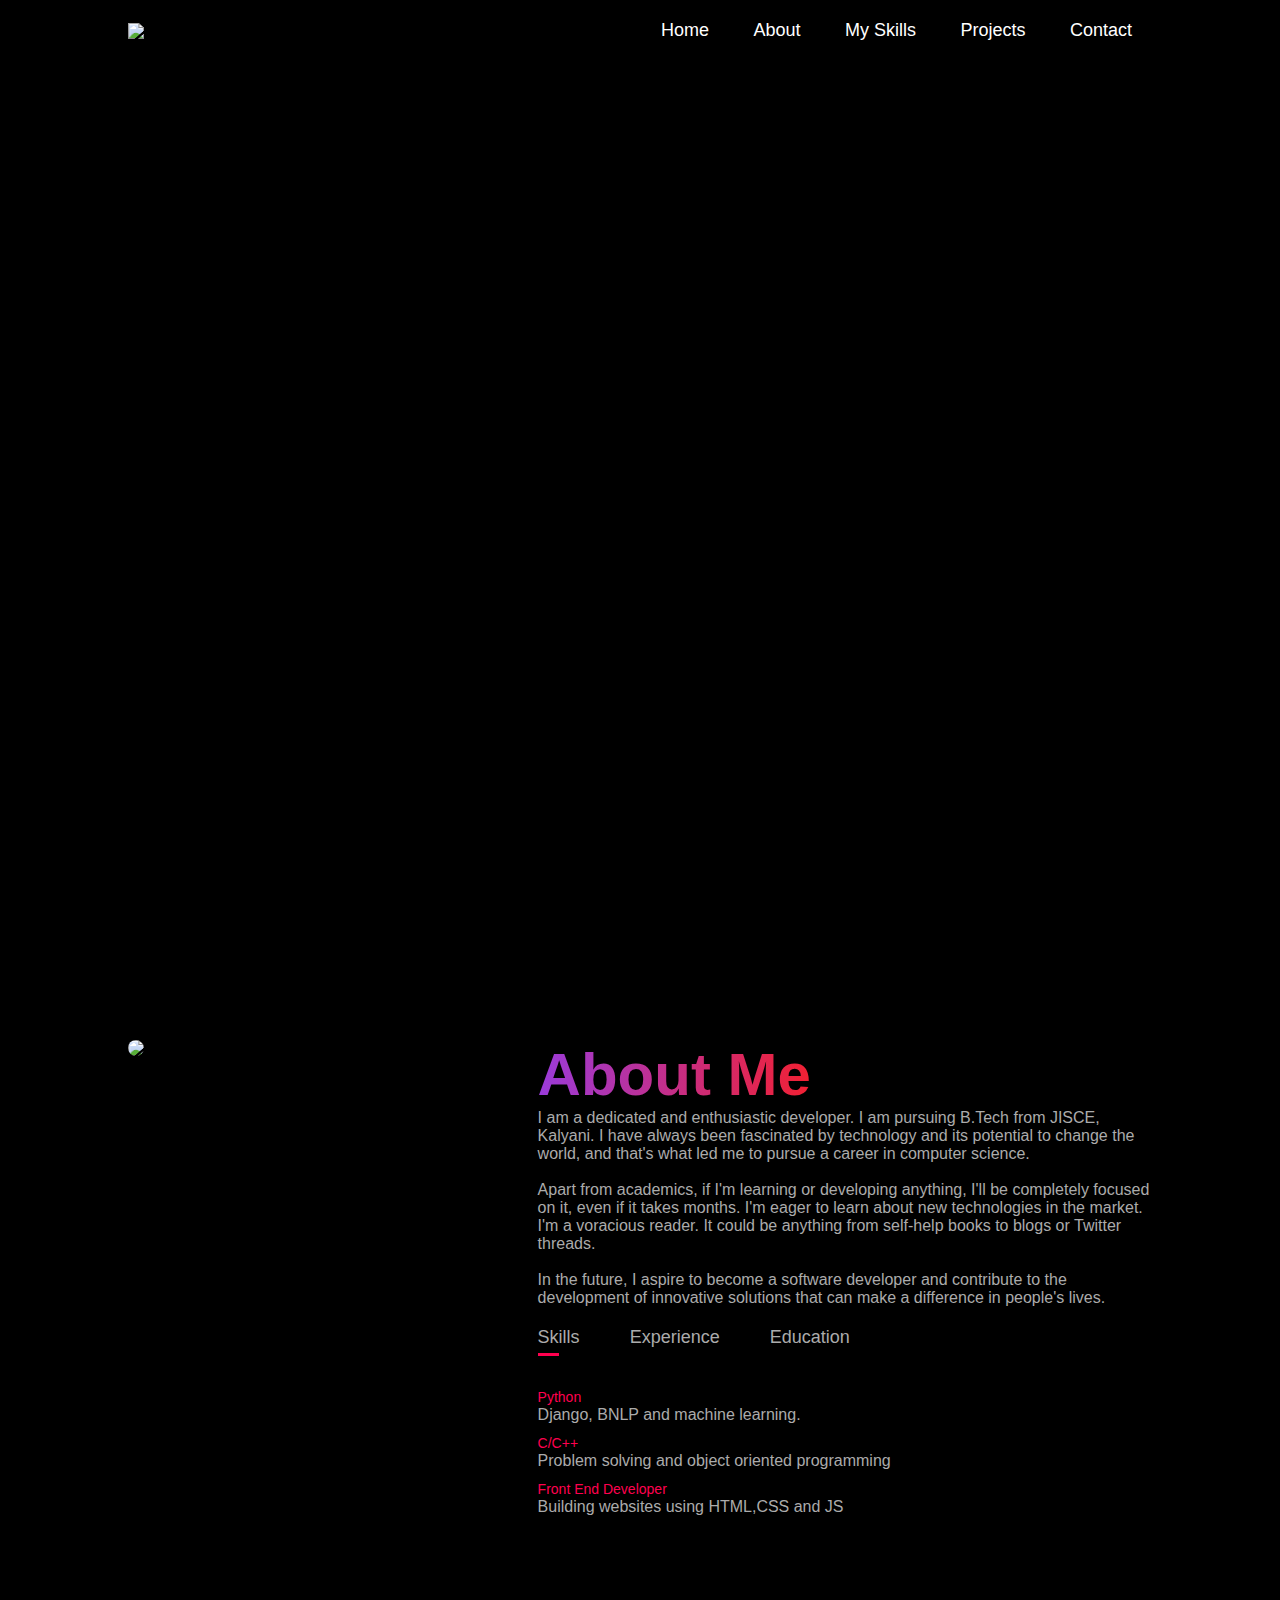
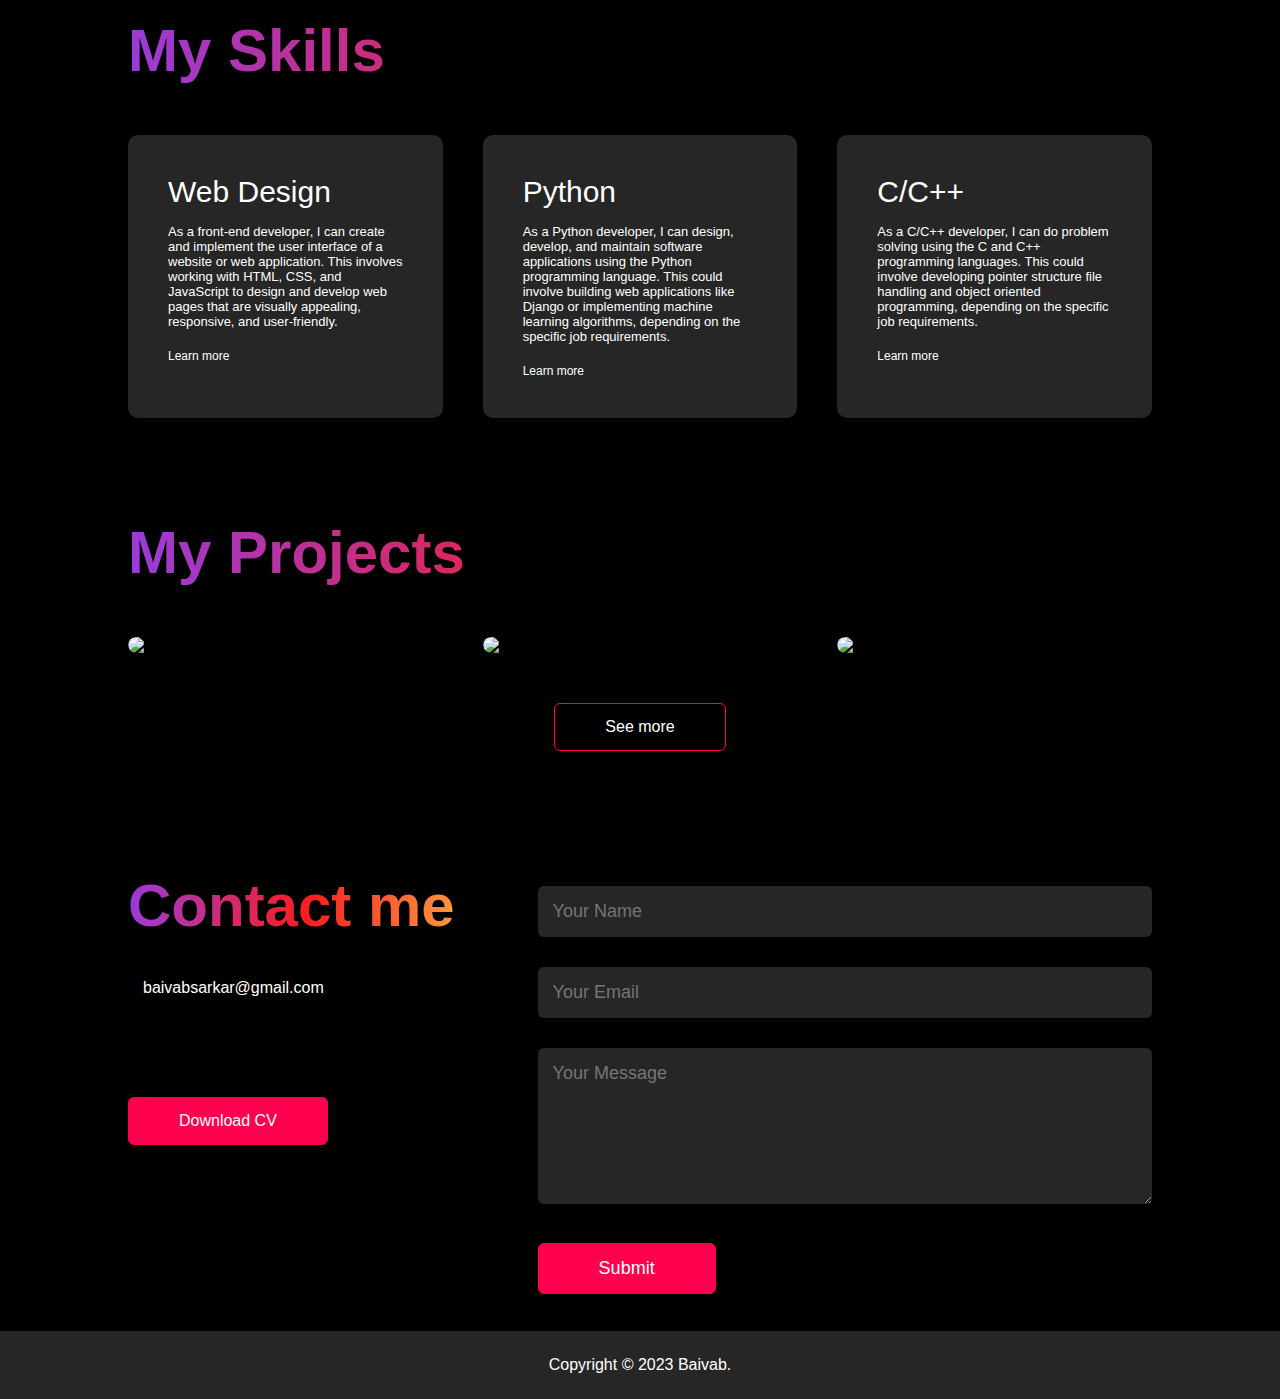
==== index.html @ 70ebab0c "Update index.html" ====
<!DOCTYPE html>
<html lang="en">

<head>
    <meta charset="UTF-8">
    <meta http-equiv="X-UA-Compatible" content="IE=edge">
    <meta name="viewport" content="width=device-width, initial-scale=1.0">
    <title>Portfolio</title>
    <link rel="icon" type="images/png" href="images/logo512.png">
    <link rel="stylesheet" href="style.css">
    <script src="https://kit.fontawesome.com/a36897a85f.js" crossorigin="anonymous"></script>
    <script type="text/javascript">
    (function(c,l,a,r,i,t,y){
        c[a]=c[a]||function(){(c[a].q=c[a].q||[]).push(arguments)};
        t=l.createElement(r);t.async=1;t.src="https://www.clarity.ms/tag/"+i;
        y=l.getElementsByTagName(r)[0];y.parentNode.insertBefore(t,y);
    })(window, document, "clarity", "script", "i4u605tz2t");
</script>
</head>

<body>
    <div id="header">
        <div class="container">
            <nav>
                <img src="images/Logo.jpg" class="logo">
                <ul id="sidememu">
                    <li><a href="#header">Home</a></li>
                    <li><a href="#about">About</a></li>
                    <li><a href="#services">My Skills</a></li>
                    <li><a href="#portfolio">Projects</a></li>
                    <li><a href="#contact">Contact</a></li>
                    <i class="fa-solid fa-xmark" onclick="closememu()"></i>
                </ul>
                <i class="fa-solid fa-bars" onclick="openmemu()"></i>
            </nav>
            <div class="header-text animated animatedFadeInUp fadeInUp">
                <p>Friendly Coder</p>
                <h1>Hi i'm <span>Baivab</span><br>Sarkar,from India</h1>
            </div>
        </div>
    </div>
    <!-- --------about-------->
    <div id="about">
        <div class="container">
            <div class="row">
                <div class="about-col-1">
                    <img src="images/user.jpg">
                </div>
                <div class="about-col-2">
                    <h1 class="sub-title">About Me</h1>
                    <p>I am a dedicated and enthusiastic developer. I am pursuing B.Tech from JISCE, Kalyani. I have
                        always been fascinated by technology and its potential to change the world, and that's what led
                        me to pursue a career in computer science.</p>
                    <p><br>Apart from academics, if I'm learning or developing anything, I'll be completely focused on
                        it, even if it takes months. I'm eager to learn about new technologies in the market. I'm a
                        voracious reader. It could be anything from self-help books to blogs or Twitter threads.</p>
                    <p><br>In the future, I aspire to become a software developer and contribute to the development of
                        innovative solutions that can make a difference in people's lives.</p>
                    <div class="tab-titles">
                        <p class="tab-links active-link" onclick="opentab('skills')">Skills</p>
                        <p class="tab-links" onclick="opentab('experience')">Experience</p>
                        <p class="tab-links" onclick="opentab('education')">Education</p>
                    </div>
                    <div class="tab-contents active-tab" id="skills">
                        <ul>
                            <li><span>Python</span><br>Django, BNLP and machine learning.</li>
                            <li><span>C/C++</span><br>Problem solving and object oriented programming</li>
                            <li><span>Front End Developer</span><br>Building websites using HTML,CSS and JS</li>
                        </ul>
                    </div>
                    <div class="tab-contents" id="experience">
                        <ul>
                            <li><span>May 2023 - Jul 2023 <strong>:</strong> Remote</span><br>AI–ML Virtual Internship at <strong>AICTE – NEAT</strong></li>
                            <li><span>May 2023 <strong>:</strong> On-site</span><br>Artificial Intelligence (AI) Training at <strong>ARDENT COMPUTECH PVT. LTD.</strong></li>
                            <li><span>Aug 2022 <strong>:</strong> Remote</span><br>Android Application Development Internship at <strong>MTA LEARNING PVT.LTD.</strong></li>
                        </ul>
                    </div>
                    <div class="tab-contents" id="education">
                        <ul>
                            <li><span>Oct 2021 – Expected Aug 2025</span><br>B.Tech on Computer Science from <strong>JIS College of Engineering</strong></li>
                            <li><span>Jul 2019 – Aug 2021</span><br>12th Grade on Pure Science from <strong>Bandel Vidyamandir High School</strong></li>
                            <li><span>Jan 2013 – Jun 2019</span><br>10th Grade from <strong>Kanailal Vidyamandir (English Section)</strong></li>
                        </ul>
                    </div>
                </div>
            </div>
        </div>
    </div>
    <!-- -------services--------- -->
    <div id="services">
        <div class="container">
            <h1 class="sub-title">My Skills</h1>
            <div class="services-list">
                <div>
                    <i class="fa-solid fa-code"></i>
                    <h2>Web Design</h2>
                    <p>As a front-end developer, I can create and implement the user interface of a website or web
                        application. This involves working with HTML, CSS, and JavaScript to design and develop web
                        pages that are visually appealing, responsive, and user-friendly. </p>
                    <a href="#services">Learn more</a>
                </div>
                <div>
                    <i class="fa-brands fa-python"></i>
                    <h2>Python</h2>
                    <p>As a Python developer, I can design, develop, and maintain software applications using the Python
                        programming language. This could involve building web applications like Django or implementing
                        machine learning algorithms, depending on the specific job requirements. </p>
                    <a href="https://github.com/ThisIs-Developer/Python" target="_blank">Learn more</a>
                </div>
                <div>
                    <i class="fa-solid fa-bug"></i>
                    <h2>C/C++</h2>
                    <p>As a C/C++ developer, I can do problem solving using the C and C++ programming languages. This
                        could involve developing pointer structure file handling and object oriented programming,
                        depending on the specific job requirements. </p>
                    <a href="https://github.com/ThisIs-Developer/C-Plus-Plus" target="_blank">Learn more</a>
                </div>
            </div>
        </div>
    </div>
    <!-- -------portfolio------ -->
    <div id="portfolio">
        <div class="container">
            <h1 class="sub-title">My Projects</h1>
            <div class="work-list">
                <div class="work">
                    <img src="images/work_1.jpg">
                    <div class="layer">
                        <h3>Sentiment Analysis of COVID-19 Tweets</h3>
                        <p>
                            Sentiment analysis of COVID-19 tweets aims to determine the emotional tone and attitudes
                            towards the pandemic using natural language processing techniques.</p>
                        <a href="https://github.com/ThisIs-Developer/Sentiment-Analysis-of-Covid-19-Tweets"
                            target="_blank"><i class="fa-solid fa-arrow-up-right-from-square"></i></a>
                    </div>
                </div>
                <div class="work">
                    <img src="images/work_2.jpg">
                    <div class="layer">
                        <h3>Sleep Prevention Device</h3>
                        <p>A sleep prevention device is a tool designed to keep individuals awake and alert, often used
                            in safety-critical occupations.</p>
                        <a href="https://github.com/ThisIs-Developer/Sleep-Prevention-Device" target="_blank"><i
                                class="fa-solid fa-arrow-up-right-from-square"></i></a>
                    </div>
                </div>
                <div class="work">
                    <img src="images/work_3.jpg">
                    <div class="layer">
                        <h3>Bengali Natural Language Processing(BNLP)</h3>
                        <p>Bengali Natural Language Processing (BNLP) is the application of computational techniques to
                            analyze, understand and generate Bengali language.</p>
                        <p><br>Currently under development </p>
                        <a href="#portfolio"><i class="fa-solid fa-arrow-up-right-from-square"></i></a>
                    </div>
                </div>
            </div>
            <a href="https://github.com/ThisIs-Developer?tab=repositories" class="btn">See more</a>
        </div>
    </div>
    <!-- ------contact------ -->
    <div id="contact">
        <div class="container">
            <div class="row">
                <div class="contact-left">
                    <h1 class="sub-title">Contact me</h1>
                    <p><i class="fa-solid fa-envelope"></i>baivabsarkar@gmail.com</p>
                    <div class="social-icons">
                        <a href="https://www.facebook.com/iambaivab/" target="_blank"><i
                                class="fa-brands fa-facebook"></i></a>
                        <a href="https://www.instagram.com/iam_baivab/" target="_blank"><i
                                class="fa-brands fa-instagram"></i></i></a>
                        <a href="https://twitter.com/ThisIsDeveloper" target="_blank"><i
                                class="fa-brands fa-square-x-twitter"></i></a>
                        <a href="https://www.linkedin.com/in/baivabsarkar" target="_blank"><i
                                class="fa-brands fa-linkedin"></i></a>
                        <a href="https://github.com/ThisIs-Developer" target="_blank"><i
                                class="fa-brands fa-github"></i></a>
                        <a href="https://dev.to/thisisdeveloper" target="_blank"><i 
                                class="fa-brands fa-dev"></i></a>
                        <a href="https://in.pinterest.com/ThisIsDeveloper/_created/" target="_blank"><i
                                class="fa-brands fa-pinterest"></i></a>
                    </div>
                    <a href="images/Resume-BAIVAB SARKAR.pdf" download class="btn btn2" class="btn btn2">Download CV</a>
                </div>
                <div class="contact-right">
                    <form name="submit-to-google-sheet">
                        <input type="text" name="Name" placeholder="Your Name" required>
                        <input type="email" name="Email" placeholder="Your Email" required>
                        <textarea name="Message" rows="6" placeholder="Your Message"></textarea>
                        <button type="submit" class="btn btn2">Submit</button>
                    </form>
                    <span id="wait-msg"></span>
                    <span id="msg"></span>
                </div>
            </div>
        </div>
        <div class="copyright">
            <p>Copyright © 2023 Baivab.</p>
        </div>
    </div>

    <script>
        var tablinks = document.getElementsByClassName("tab-links");
        var tabcontents = document.getElementsByClassName("tab-contents");
        function opentab(tabname) {
            for (tablink of tablinks) {
                tablink.classList.remove("active-link")
            }
            for (tabcontent of tabcontents) {
                tabcontent.classList.remove("active-tab")
            }
            event.currentTarget.classList.add("active-link")
            document.getElementById(tabname).classList.add("active-tab");
        }
    </script>
    <script>
        var sidememu = document.getElementById("sidememu")
        function openmemu() {
            sidememu.style.right = "0";
        }
        function closememu() {
            sidememu.style.right = "-200px";
        }
    </script>
    <script>
        const scriptURL = 'https://script.google.com/macros/s/AKfycbzCAisZMHazohtwuB28nIDN9biC_O-H1zpbO4pPXZjyYdrCFMAVoKcE2ilKe14KjTt_/exec'
        const form = document.forms['submit-to-google-sheet']
        const msg = document.getElementById("msg")
        const waitMsg = document.getElementById("wait-msg")
        form.addEventListener('submit', e => {
            e.preventDefault();
            waitMsg.innerHTML = "Please wait...";
            fetch(scriptURL, { method: 'POST', body: new FormData(form) })
                .then(response => {
                    waitMsg.innerHTML = "";
                    msg.innerHTML = "Message sent successfully";
                    setTimeout(function () {
                        msg.innerHTML = "";
                    }, 5000);
                    form.reset();
                })
                .catch(error => {
                    waitMsg.innerHTML = "";
                    console.error('Error!', error.message);
                });
        });
    </script>

</body>

</html>
---- style.css ----
*{
    margin: 0;
    padding: 0;
    font-family: 'Poppins',sans-serif;
    box-sizing: border-box;
}
html{
    scroll-behavior: smooth;
}
body{
    background: black;
    color: #fff;
}
#header{
    width: 100%;
    height: 110vh; /* change here */
    background-image: url(images/ok_4.jpg);
    /* background-size: cover;
    background-position: center; */
    background-repeat: no-repeat;
    background-position: right;
    background-size: 80%;
}
@keyframes fadeInUp {
    from {
        transform: translate3d(0,40px,0)
    }

    to {
        transform: translate3d(0,0,0);
        opacity: 1
    }
}
@-webkit-keyframes fadeInUp {
    from {
        transform: translate3d(0,100px,0)
    }

    to {
        transform: translate3d(0,0,0);
        opacity: 1
    }
}
.animated {
    animation-duration: 2.5s;
    animation-fill-mode: both;
    -webkit-animation-duration: 2.5s;
    -webkit-animation-fill-mode: both
}
.animatedFadeInUp {
    opacity: 0
}
.fadeInUp {
    opacity: 0;
    animation-name: fadeInUp;
    -webkit-animation-name: fadeInUp;
}
.container{
    padding: 10px 10%;
    /* padding: 0px 10%; */
}
nav{
    display: flex;
    align-items: center;
    justify-content: space-between;
    flex-wrap: wrap;
}
.logo{
    width: 140px;
}
nav ul li{
    display: inline-block;
    list-style: none;
    margin: 10px 20px;
    animation: fadeInRight 1s ease-in-out;
}
@keyframes fadeInRight {
  from {
    opacity: 0;
    transform: translateX(300px);
  }
  to {
    opacity: 1;
  }
}

nav ul li a{
    color: #fff;
    text-decoration: none;
    font-size: 18px;
    position: relative;
}
nav ul li a::after{
    content: '';
    width: 0%;
    height: 3px;
    background: #ff004f;
    position: absolute;
    left: 0;
    bottom: -6px;
    transition: 0.5s;
}
nav ul li a:hover::after{
    width: 100%;
}
.header-text{
    margin-top: 20%;
    font-size: 30px;
}
.header-text h1{
    font-size: 60px;
    margin-top: 20px;
}
.header-text h1 span{
    background: linear-gradient(to right, rgba(255,0,79,1) 38%, rgba(64,88,205,1) 77%);
	-webkit-text-fill-color: transparent;
	-webkit-background-clip: text;
}
/* -------about-------- */
#about{
    /* padding: 80px 0; */
    padding: 40px 0;
    color: #ababab;
}
.row{
    display: flex;
    justify-content: space-between;
    flex-wrap: wrap;
}
.about-col-1{
    flex-basis: 35%;
}
.about-col-1 img{
    width: 100%;
    border-radius: 15px;
}
.about-col-2{
    flex-basis: 60%;
}
.sub-title{
    font-size: 60px;
    font-weight: 600;
    /* color: #fff; */
    background: linear-gradient(90deg, rgb(154, 59, 218) 0%, rgba(253,29,29,1) 50%, rgba(252,176,69,1) 100%);
	-webkit-text-fill-color: transparent;
	-webkit-background-clip: text;
}
.tab-titles{
    display: flex;
    margin: 20px 0 40px;
}
.tab-links{
    margin-right: 50px;
    font-size: 18px;
    font-weight: 500;
    cursor: pointer;
    position: relative;
}
.tab-links::after{
    content: '';
    width: 0;
    height: 3px;
    background: #ff004f;
    position: absolute;
    left: 0;
    bottom: -8px;
    transition: 0.5s;
}
.tab-links.active-link::after{
    width: 50%;
}
.tab-contents ul li{
    list-style: none;
    margin: 10px 0;
}
.tab-contents ul li span{
    color: #ff004f;
    font-size: 14px;
}
.tab-contents{
    display: none;
}
.tab-contents.active-tab{
    display: block;
}
/* -------services--------- */
#services{
    padding: 30px 0;
}
.services-list{
    display: grid;
    grid-template-columns: repeat(auto-fit, minmax(250px, 1fr));
    grid-gap: 40px;
    margin-top: 50px;
}
.services-list div{
    background: #262626;
    padding: 40px;
    font-size: 13px;
    font-weight: 300;
    border-radius: 10px;
    transition: background 0.5s, transform 0.5s;
}
.services-list div i{
    font-size: 50px;
    margin-bottom: 30px;
}
.services-list div h2{
    font-size: 30px;
    font-weight: 500;
    margin-bottom: 15px;
}
.services-list div a{
    text-decoration: none;
    color: #fff;
    font-size: 12px;
    margin-top: 20px;
    display: inline-block;
}
.services-list div:hover{
    background: #ff004f;
    transform: translate(-10px);
}
#portfolio{
    padding: 50px 0;
}
.work-list{
    display: grid;
    grid-template-columns: repeat(auto-fit, minmax(250px, 1fr));
    grid-gap: 40px;
    margin-top: 50px;
}
.work{
    border-radius: 10px;
    position: relative;
    overflow: hidden;
}
.work img{
    width: 100%;
    border-radius: 10px;
    display: block;
    transition: transform 0.5s;
}
.layer{
    width: 100%;
    height: 0;
    background: linear-gradient(rgba(0,0,0,0.6),#ff004f);
    border-radius: 10px;
    position: absolute;
    left: 0;
    bottom: 0;
    overflow: hidden;
    display: flex;
    align-items: center;
    justify-content: center;
    flex-direction: column;
    padding: 0 40px;
    text-align: center;
    font-size: 14px;
    transition: height 0.5s;
}
.layer h3{
    font-weight: 500;
    margin-bottom: 20px;
}
.layer a{
    margin-top: 20px;
    color: #ff004f;
    text-decoration: none;
    font-size: 18px;
    line-height: 60px;
    background: #fff;
    width: 60px;
    height: 60px;
    border-radius: 50%;
    text-align: center;
}
.work:hover img{
    transform: scale(1.1);
}
.work:hover .layer{
    height: 100%;
}
.btn{
    display: block;
    margin: 50px auto;
    width: fit-content;
    border: 1px solid #ff004f;
    padding: 14px 50px;
    border-radius: 6px;
    text-decoration: none;
    color: #fff;
    transition: background 0.5s;
}
.btn:hover{
    background: #ff004f;
}
/* ------contact------ */
.contact-left{
    flex-basis: 35%;
}
.contact-right{
    flex-basis: 60%;
}
.contact-left p{
    margin-top: 30px;
}
.contact-left p i{
    color: #ff004f;
    margin-right: 15px;
    font-size: 25px;
}
.social-icons{
    margin-top: 30px;
}
.social-icons a{
    text-decoration: none;
    font-size: 30px;
    margin-right: 15px;
    color: #ababab;
    display: inline-block;
    transition: transform 0.5s;
}
.social-icons a:hover{
    color: #ff004f;
    transform: translateY(-5px);
}
.btn.btn2{
    display: inline-block;
    background: #ff004f;
}
.contact-right form{
    width: 100%;
}
form input,form textarea{
    width: 100%;
    border: 0;
    outline: none;
    background: #262626;
    padding: 15px;
    margin: 15px 0;
    color: #fff;
    font-size: 18px;
    border-radius: 6px;
}
form .btn2{
    padding: 14px 60px;
    font-size: 18px;
    margin-top: 20px;
    cursor: pointer;
}
.copyright{
    width: 100%;
    text-align: center;
    padding: 25px 0;
    background: #262626;
    font-weight: 300;
    margin-top: 20px;
}
.copyright i{
    color: #ff004f;
}
/* ------css for small screen------ */
nav .fa-solid{
    display: none;
}
@media only screen and (max-width: 600px){
    #header{
        background-image: url(images/back_new.jpg);
    }
    .header-text{
        /* margin-top: 670px;
        font-size: 16px; */
        margin-top: 450px;
        font-size: 25px;
    }
    .header-text h1{
        font-size: 45px;
    }
    .header-text h1 span{
        background: linear-gradient(to right, rgba(255,0,79,1) 38%, rgb(23, 55, 218) 77%);
	    -webkit-text-fill-color: transparent;
	    -webkit-background-clip: text;
    }
    nav .fa-solid{
        display: block;
        font-size: 25px;
    }
    nav ul{
        background: #ff004f;
        position: fixed;
        top: 0;
        right: -200px;
        width: 200px;
        height: 100vh;
        padding-top: 50px;
        z-index: 2;
        transition: right 0.5s;
    }
    nav ul li{
        display: block;
        margin: 25px;
    }
    nav ul .fa-solid{
        position: absolute;
        top: 25px;
        left: 25px;
        cursor: pointer;
    }
    .sub-title{
        font-size: 40px
    }
    .about-col-1, .about-col-2{
        flex-basis: 100%;
    }
    .about-col-1{
        margin-bottom: 30px;
    }
    .about-col-2{
        font-size: 14px;
    }
    .tab-links{
        font-size: 16px;
        margin-right: 20px;
    }
    .contact-left, .contact-right{
        flex-basis: 100%;
    }
    .copyright{
        font-size: 14px;
    }
    #header{
        width: 100%;
        height: 110vh; /* change here */
        /* background-size: cover; */
        /* background-position: center; */
        background-size: 110%;
    }
    @keyframes fadeInUp {
        from {
            transform: translate3d(0,40px,0)
        }
    
        to {
            transform: translate3d(0,0,0);
            opacity: 1
        }
    }
    @-webkit-keyframes fadeInUp {
        from {
            transform: translate3d(0,100px,0)
        }
    
        to {
            transform: translate3d(0,0,0);
            opacity: 1
        }
    }
    .animated {
        animation-duration: 2.5s;
        animation-fill-mode: both;
        -webkit-animation-duration: 2.5s;
        -webkit-animation-fill-mode: both
    }
    .animatedFadeInUp {
        opacity: 0
    }
    .fadeInUp {
        opacity: 0;
        animation-name: fadeInUp;
        -webkit-animation-name: fadeInUp;
    }
}
#wait-msg{
    color: #61b752;
    margin-top: -40px;
    display: block;
    padding-bottom: 6%;
}
#msg{
    color: #61b752;
    margin-top: -40px;
    display: block;
}
@media (max-width: 600px) {
     #msg {
        padding-top: 7%;
    }
}
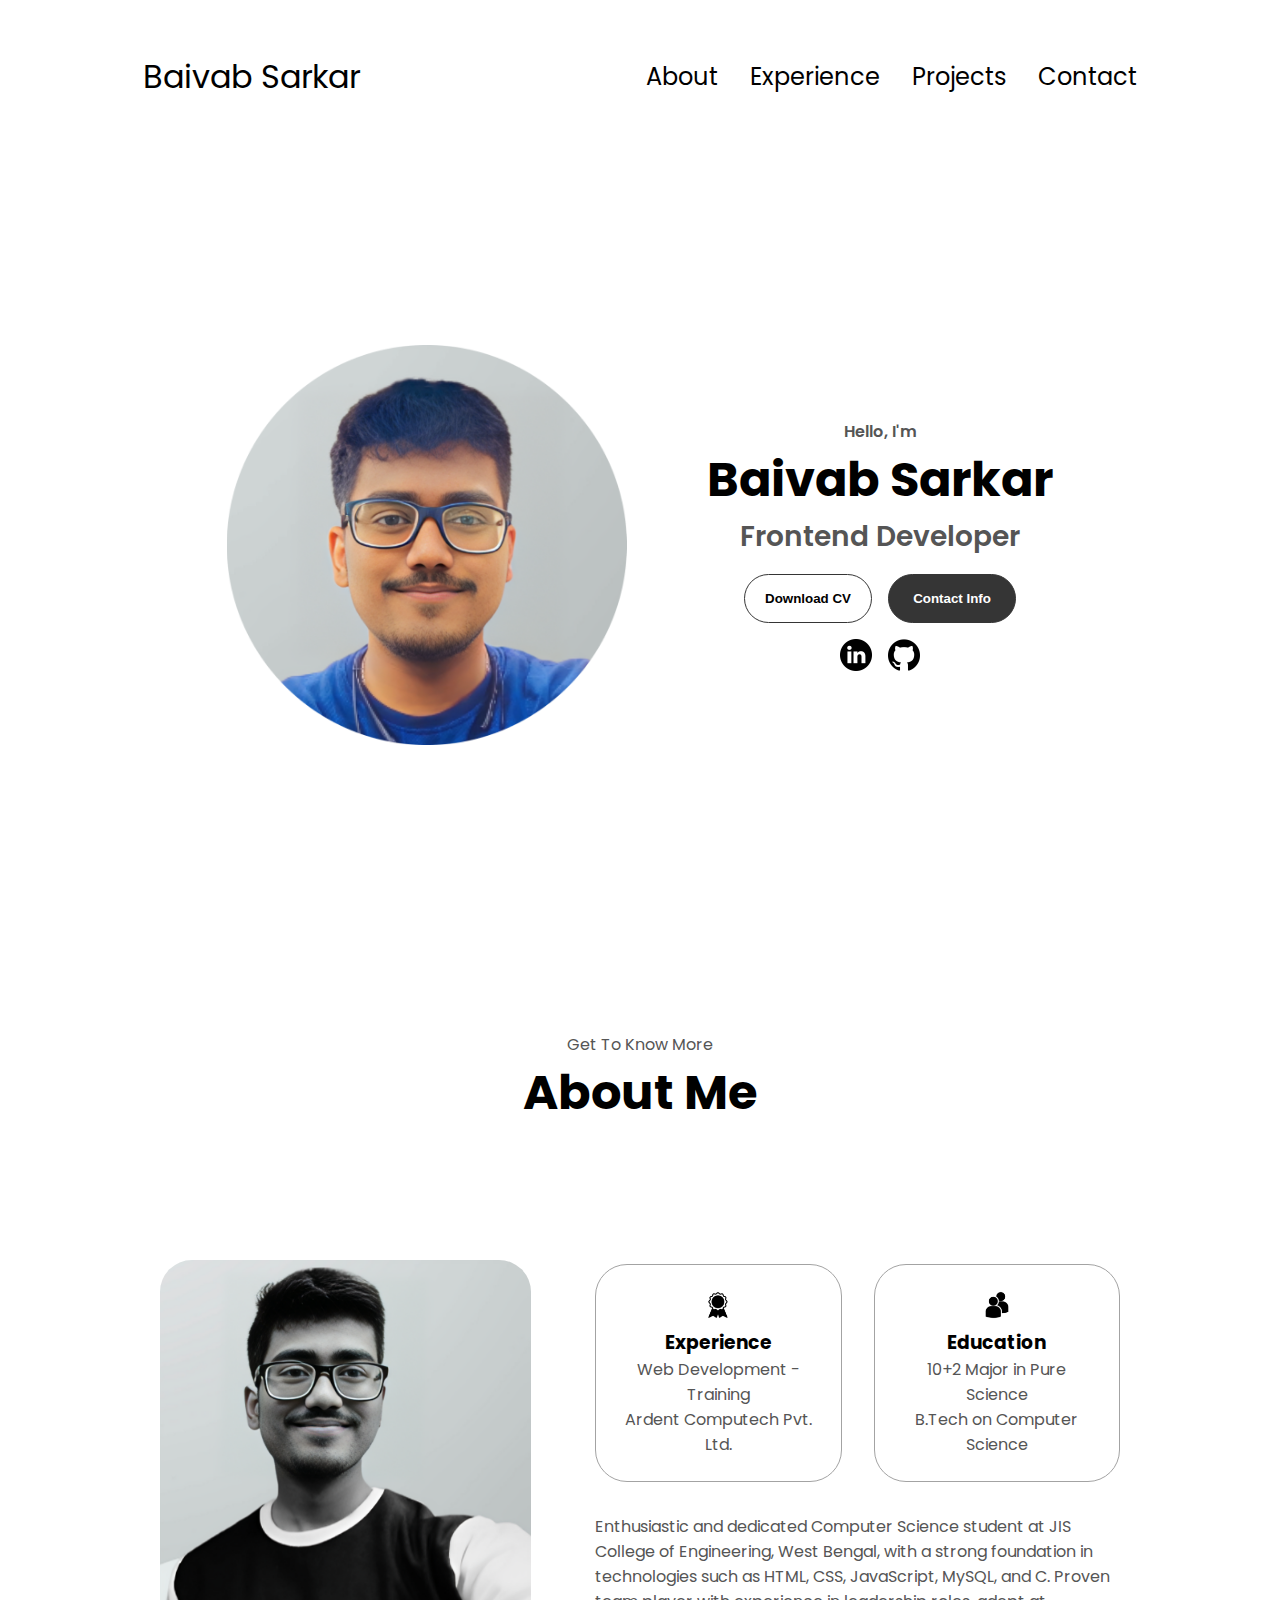
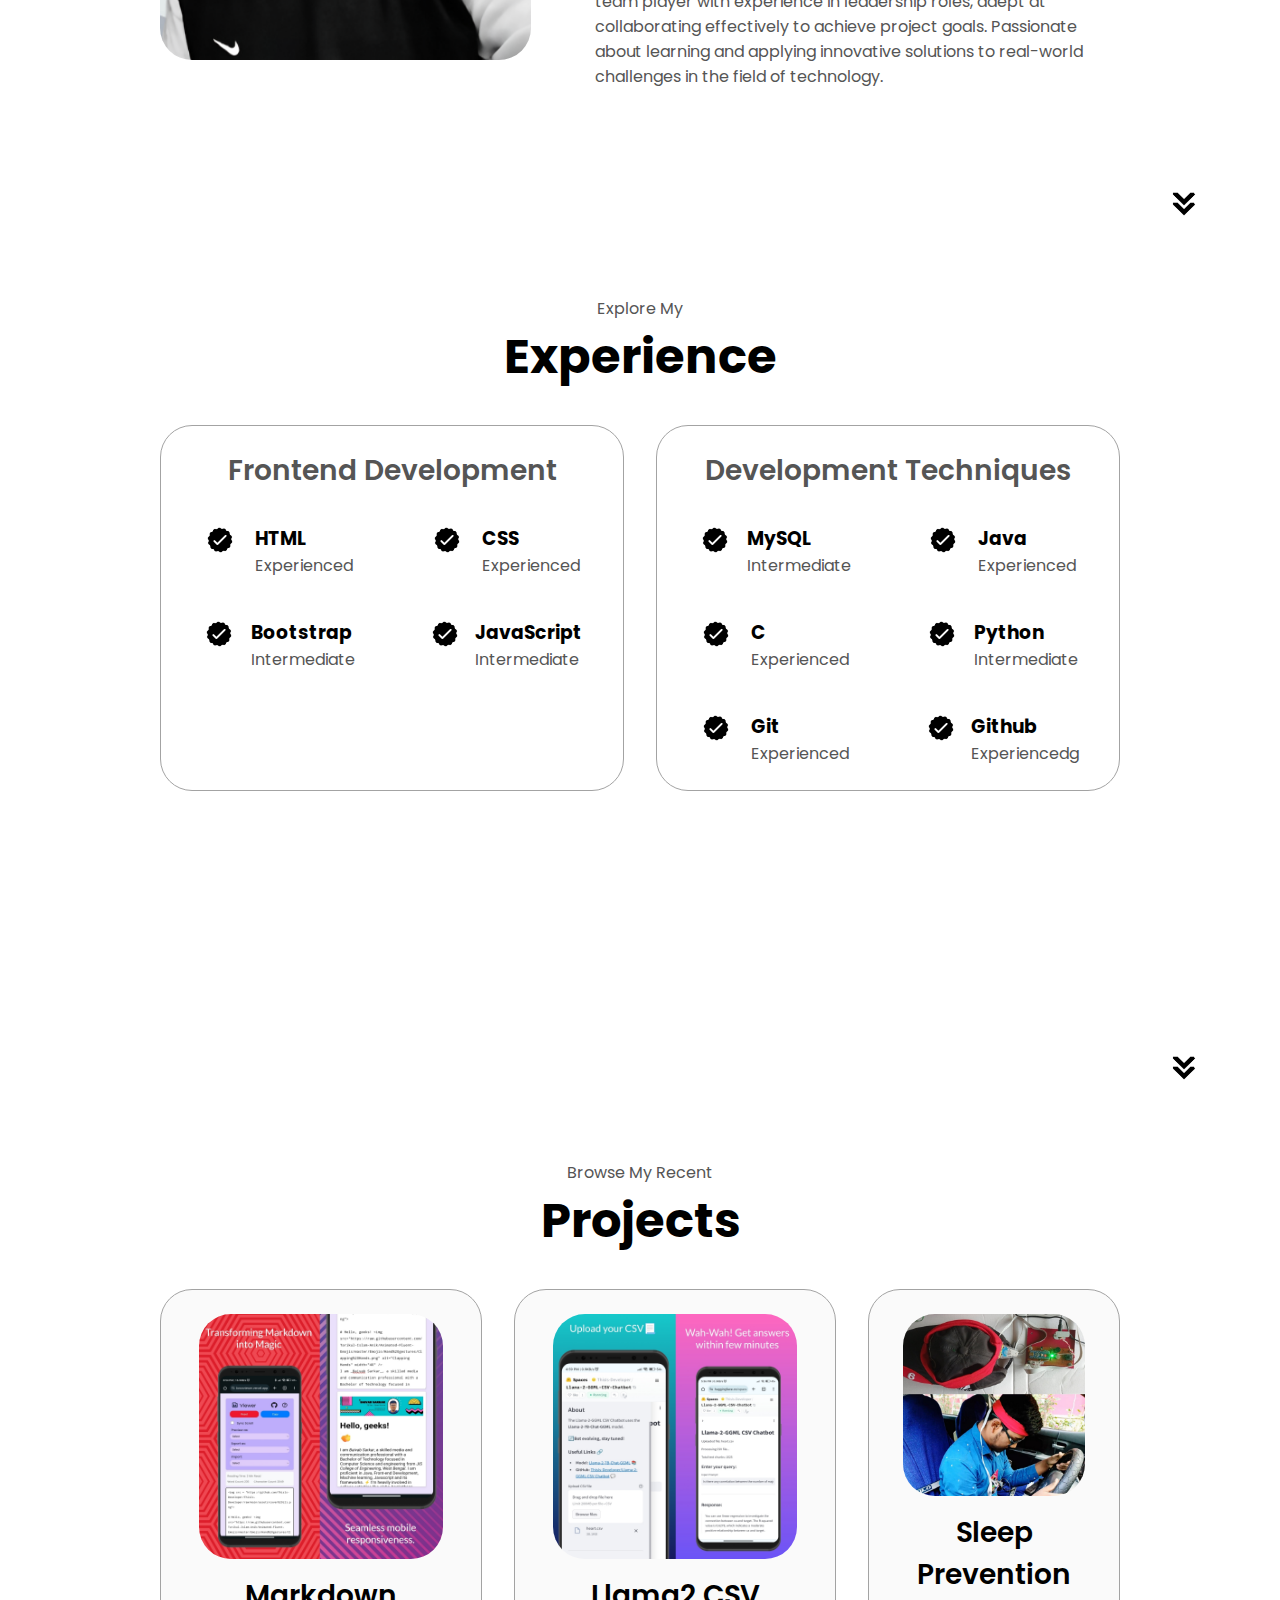
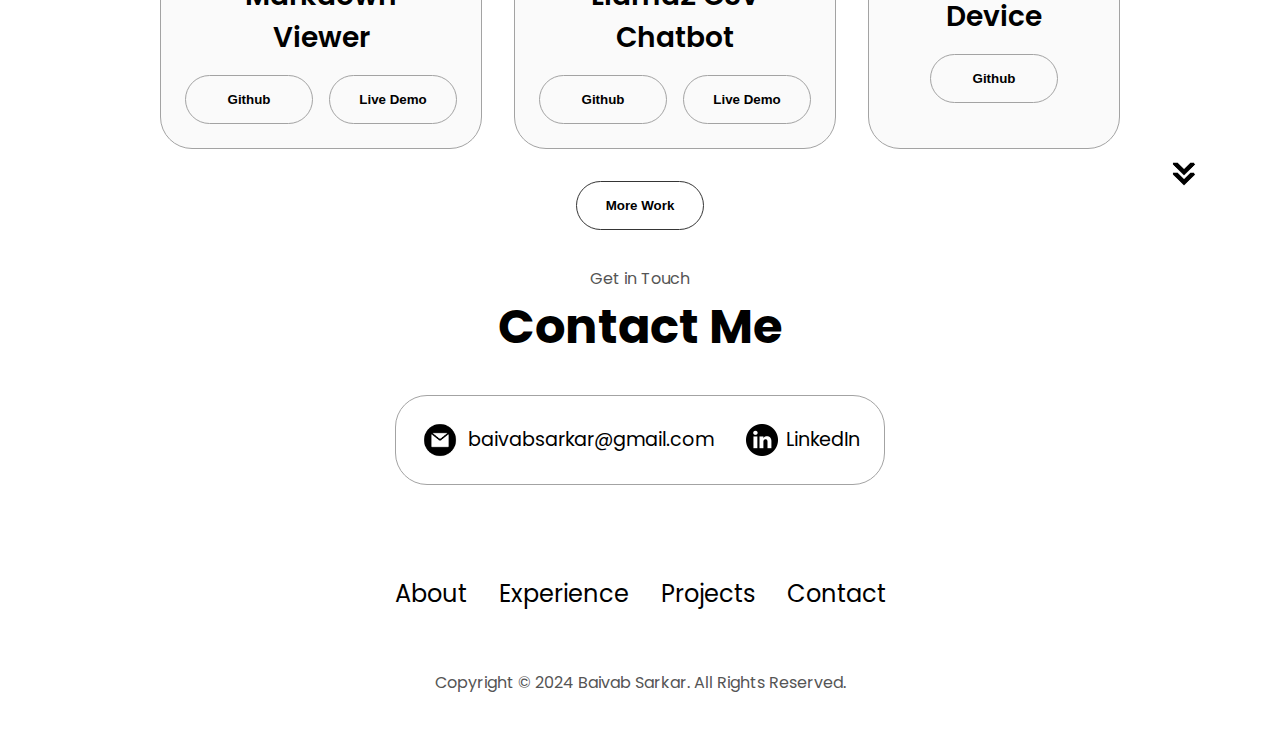
==== commit 9a226b03: "new portfolio" ====
--- a/index.html
+++ b/index.html
@@ -1,252 +1,389 @@
-<!DOCTYPE html>
-<html lang="en">
-
-<head>
-    <meta charset="UTF-8">
-    <meta http-equiv="X-UA-Compatible" content="IE=edge">
-    <meta name="viewport" content="width=device-width, initial-scale=1.0">
-    <title>Portfolio</title>
-    <link rel="icon" type="images/png" href="images/logo512.png">
-    <link rel="stylesheet" href="style.css">
-    <script src="https://kit.fontawesome.com/a36897a85f.js" crossorigin="anonymous"></script>
-    <script type="text/javascript">
-    (function(c,l,a,r,i,t,y){
-        c[a]=c[a]||function(){(c[a].q=c[a].q||[]).push(arguments)};
-        t=l.createElement(r);t.async=1;t.src="https://www.clarity.ms/tag/"+i;
-        y=l.getElementsByTagName(r)[0];y.parentNode.insertBefore(t,y);
-    })(window, document, "clarity", "script", "i4u605tz2t");
-</script>
-</head>
-
-<body>
-    <div id="header">
-        <div class="container">
-            <nav>
-                <img src="images/Logo.jpg" class="logo">
-                <ul id="sidememu">
-                    <li><a href="#header">Home</a></li>
-                    <li><a href="#about">About</a></li>
-                    <li><a href="#services">My Skills</a></li>
-                    <li><a href="#portfolio">Projects</a></li>
-                    <li><a href="#contact">Contact</a></li>
-                    <i class="fa-solid fa-xmark" onclick="closememu()"></i>
-                </ul>
-                <i class="fa-solid fa-bars" onclick="openmemu()"></i>
-            </nav>
-            <div class="header-text animated animatedFadeInUp fadeInUp">
-                <p>Friendly Coder</p>
-                <h1>Hi i'm <span>Baivab</span><br>Sarkar,from India</h1>
-            </div>
-        </div>
-    </div>
-    <!-- --------about-------->
-    <div id="about">
-        <div class="container">
-            <div class="row">
-                <div class="about-col-1">
-                    <img src="images/user.jpg">
-                </div>
-                <div class="about-col-2">
-                    <h1 class="sub-title">About Me</h1>
-                    <p>I am a dedicated and enthusiastic developer. I am pursuing B.Tech from JISCE, Kalyani. I have
-                        always been fascinated by technology and its potential to change the world, and that's what led
-                        me to pursue a career in computer science.</p>
-                    <p><br>Apart from academics, if I'm learning or developing anything, I'll be completely focused on
-                        it, even if it takes months. I'm eager to learn about new technologies in the market. I'm a
-                        voracious reader. It could be anything from self-help books to blogs or Twitter threads.</p>
-                    <p><br>In the future, I aspire to become a software developer and contribute to the development of
-                        innovative solutions that can make a difference in people's lives.</p>
-                    <div class="tab-titles">
-                        <p class="tab-links active-link" onclick="opentab('skills')">Skills</p>
-                        <p class="tab-links" onclick="opentab('experience')">Experience</p>
-                        <p class="tab-links" onclick="opentab('education')">Education</p>
-                    </div>
-                    <div class="tab-contents active-tab" id="skills">
-                        <ul>
-                            <li><span>Python</span><br>Django, BNLP and machine learning.</li>
-                            <li><span>C/C++</span><br>Problem solving and object oriented programming</li>
-                            <li><span>Front End Developer</span><br>Building websites using HTML,CSS and JS</li>
-                        </ul>
-                    </div>
-                    <div class="tab-contents" id="experience">
-                        <ul>
-                            <li><span>May 2023 - Jul 2023 <strong>:</strong> Remote</span><br>AI–ML Virtual Internship at <strong>AICTE – NEAT</strong></li>
-                            <li><span>May 2023 <strong>:</strong> On-site</span><br>Artificial Intelligence (AI) Training at <strong>ARDENT COMPUTECH PVT. LTD.</strong></li>
-                            <li><span>Aug 2022 <strong>:</strong> Remote</span><br>Android Application Development Internship at <strong>MTA LEARNING PVT.LTD.</strong></li>
-                        </ul>
-                    </div>
-                    <div class="tab-contents" id="education">
-                        <ul>
-                            <li><span>Oct 2021 – Expected Aug 2025</span><br>B.Tech on Computer Science from <strong>JIS College of Engineering</strong></li>
-                            <li><span>Jul 2019 – Aug 2021</span><br>12th Grade on Pure Science from <strong>Bandel Vidyamandir High School</strong></li>
-                            <li><span>Jan 2013 – Jun 2019</span><br>10th Grade from <strong>Kanailal Vidyamandir (English Section)</strong></li>
-                        </ul>
-                    </div>
-                </div>
-            </div>
-        </div>
-    </div>
-    <!-- -------services--------- -->
-    <div id="services">
-        <div class="container">
-            <h1 class="sub-title">My Skills</h1>
-            <div class="services-list">
-                <div>
-                    <i class="fa-solid fa-code"></i>
-                    <h2>Web Design</h2>
-                    <p>As a front-end developer, I can create and implement the user interface of a website or web
-                        application. This involves working with HTML, CSS, and JavaScript to design and develop web
-                        pages that are visually appealing, responsive, and user-friendly. </p>
-                    <a href="#services">Learn more</a>
-                </div>
-                <div>
-                    <i class="fa-brands fa-python"></i>
-                    <h2>Python</h2>
-                    <p>As a Python developer, I can design, develop, and maintain software applications using the Python
-                        programming language. This could involve building web applications like Django or implementing
-                        machine learning algorithms, depending on the specific job requirements. </p>
-                    <a href="https://github.com/ThisIs-Developer/Python" target="_blank">Learn more</a>
-                </div>
-                <div>
-                    <i class="fa-solid fa-bug"></i>
-                    <h2>C/C++</h2>
-                    <p>As a C/C++ developer, I can do problem solving using the C and C++ programming languages. This
-                        could involve developing pointer structure file handling and object oriented programming,
-                        depending on the specific job requirements. </p>
-                    <a href="https://github.com/ThisIs-Developer/C-Plus-Plus" target="_blank">Learn more</a>
-                </div>
-            </div>
-        </div>
-    </div>
-    <!-- -------portfolio------ -->
-    <div id="portfolio">
-        <div class="container">
-            <h1 class="sub-title">My Projects</h1>
-            <div class="work-list">
-                <div class="work">
-                    <img src="images/work_1.jpg">
-                    <div class="layer">
-                        <h3>Sentiment Analysis of COVID-19 Tweets</h3>
-                        <p>
-                            Sentiment analysis of COVID-19 tweets aims to determine the emotional tone and attitudes
-                            towards the pandemic using natural language processing techniques.</p>
-                        <a href="https://github.com/ThisIs-Developer/Sentiment-Analysis-of-Covid-19-Tweets"
-                            target="_blank"><i class="fa-solid fa-arrow-up-right-from-square"></i></a>
-                    </div>
-                </div>
-                <div class="work">
-                    <img src="images/work_2.jpg">
-                    <div class="layer">
-                        <h3>Sleep Prevention Device</h3>
-                        <p>A sleep prevention device is a tool designed to keep individuals awake and alert, often used
-                            in safety-critical occupations.</p>
-                        <a href="https://github.com/ThisIs-Developer/Sleep-Prevention-Device" target="_blank"><i
-                                class="fa-solid fa-arrow-up-right-from-square"></i></a>
-                    </div>
-                </div>
-                <div class="work">
-                    <img src="images/work_3.jpg">
-                    <div class="layer">
-                        <h3>Bengali Natural Language Processing(BNLP)</h3>
-                        <p>Bengali Natural Language Processing (BNLP) is the application of computational techniques to
-                            analyze, understand and generate Bengali language.</p>
-                        <p><br>Currently under development </p>
-                        <a href="#portfolio"><i class="fa-solid fa-arrow-up-right-from-square"></i></a>
-                    </div>
-                </div>
-            </div>
-            <a href="https://github.com/ThisIs-Developer?tab=repositories" class="btn">See more</a>
-        </div>
-    </div>
-    <!-- ------contact------ -->
-    <div id="contact">
-        <div class="container">
-            <div class="row">
-                <div class="contact-left">
-                    <h1 class="sub-title">Contact me</h1>
-                    <p><i class="fa-solid fa-envelope"></i>baivabsarkar@gmail.com</p>
-                    <div class="social-icons">
-                        <a href="https://www.facebook.com/iambaivab/" target="_blank"><i
-                                class="fa-brands fa-facebook"></i></a>
-                        <a href="https://www.instagram.com/iam_baivab/" target="_blank"><i
-                                class="fa-brands fa-instagram"></i></i></a>
-                        <a href="https://twitter.com/ThisIsDeveloper" target="_blank"><i
-                                class="fa-brands fa-square-x-twitter"></i></a>
-                        <a href="https://www.linkedin.com/in/baivabsarkar" target="_blank"><i
-                                class="fa-brands fa-linkedin"></i></a>
-                        <a href="https://github.com/ThisIs-Developer" target="_blank"><i
-                                class="fa-brands fa-github"></i></a>
-                        <a href="https://dev.to/thisisdeveloper" target="_blank"><i 
-                                class="fa-brands fa-dev"></i></a>
-                        <a href="https://in.pinterest.com/ThisIsDeveloper/_created/" target="_blank"><i
-                                class="fa-brands fa-pinterest"></i></a>
-                    </div>
-                    <a href="images/Resume-BAIVAB SARKAR.pdf" download class="btn btn2" class="btn btn2">Download CV</a>
-                </div>
-                <div class="contact-right">
-                    <form name="submit-to-google-sheet">
-                        <input type="text" name="Name" placeholder="Your Name" required>
-                        <input type="email" name="Email" placeholder="Your Email" required>
-                        <textarea name="Message" rows="6" placeholder="Your Message"></textarea>
-                        <button type="submit" class="btn btn2">Submit</button>
-                    </form>
-                    <span id="wait-msg"></span>
-                    <span id="msg"></span>
-                </div>
-            </div>
-        </div>
-        <div class="copyright">
-            <p>Copyright © 2023 Baivab.</p>
-        </div>
-    </div>
-
-    <script>
-        var tablinks = document.getElementsByClassName("tab-links");
-        var tabcontents = document.getElementsByClassName("tab-contents");
-        function opentab(tabname) {
-            for (tablink of tablinks) {
-                tablink.classList.remove("active-link")
-            }
-            for (tabcontent of tabcontents) {
-                tabcontent.classList.remove("active-tab")
-            }
-            event.currentTarget.classList.add("active-link")
-            document.getElementById(tabname).classList.add("active-tab");
-        }
-    </script>
-    <script>
-        var sidememu = document.getElementById("sidememu")
-        function openmemu() {
-            sidememu.style.right = "0";
-        }
-        function closememu() {
-            sidememu.style.right = "-200px";
-        }
-    </script>
-    <script>
-        const scriptURL = 'https://script.google.com/macros/s/AKfycbzCAisZMHazohtwuB28nIDN9biC_O-H1zpbO4pPXZjyYdrCFMAVoKcE2ilKe14KjTt_/exec'
-        const form = document.forms['submit-to-google-sheet']
-        const msg = document.getElementById("msg")
-        const waitMsg = document.getElementById("wait-msg")
-        form.addEventListener('submit', e => {
-            e.preventDefault();
-            waitMsg.innerHTML = "Please wait...";
-            fetch(scriptURL, { method: 'POST', body: new FormData(form) })
-                .then(response => {
-                    waitMsg.innerHTML = "";
-                    msg.innerHTML = "Message sent successfully";
-                    setTimeout(function () {
-                        msg.innerHTML = "";
-                    }, 5000);
-                    form.reset();
-                })
-                .catch(error => {
-                    waitMsg.innerHTML = "";
-                    console.error('Error!', error.message);
-                });
-        });
-    </script>
-
-</body>
-
-</html>
+<!DOCTYPE html>
+<html lang="en">
+  <head>
+    <meta charset="UTF-8" />
+    <meta http-equiv="X-UA-Compatible" content="IE=edge" />
+    <meta name="viewport" content="width=device-width, initial-scale=1.0" />
+    <title>Portfolio</title>
+    <link rel="icon" type="image/png" href="./assets/favicon.png" />
+    <link rel="stylesheet" href="style.css" />
+    <link rel="stylesheet" href="mediaqueries.css" />
+  </head>
+  <body>
+    <nav id="desktop-nav">
+      <div class="logo">Baivab Sarkar</div>
+      <div>
+        <ul class="nav-links">
+          <li><a href="#about">About</a></li>
+          <li><a href="#experience">Experience</a></li>
+          <li><a href="#projects">Projects</a></li>
+          <li><a href="#contact">Contact</a></li>
+        </ul>
+      </div>
+    </nav>
+    <nav id="hamburger-nav">
+      <div class="logo">Baivab Sarkar</div>
+      <div class="hamburger-menu">
+        <div class="hamburger-icon" onclick="toggleMenu()">
+          <span></span>
+          <span></span>
+          <span></span>
+        </div>
+        <div class="menu-links">
+          <li><a href="#about" onclick="toggleMenu()">About</a></li>
+          <li><a href="#experience" onclick="toggleMenu()">Experience</a></li>
+          <li><a href="#projects" onclick="toggleMenu()">Projects</a></li>
+          <li><a href="#contact" onclick="toggleMenu()">Contact</a></li>
+        </div>
+      </div>
+    </nav>
+    <section id="profile">
+      <div class="section__pic-container">
+        <img src="./assets/profile.png" alt="John Doe profile picture" />
+      </div>
+      <div class="section__text">
+        <p class="section__text__p1">Hello, I'm</p>
+        <h1 class="title">Baivab Sarkar</h1>
+        <p class="section__text__p2">Frontend Developer</p>
+        <div class="btn-container">
+          <button
+            class="btn btn-color-2"
+            onclick="window.open('./assets/Resume-BAIVAB SARKAR.pdf', '_blank')"
+          >
+            Download CV
+          </button>
+          <button class="btn btn-color-1" onclick="location.href='./#contact'">
+            Contact Info
+          </button>
+        </div>
+        <div id="socials-container">
+          <img
+            src="./assets/linkedin.png"
+            alt="My LinkedIn profile"
+            class="icon"
+            onclick="location.href='https://www.linkedin.com/in/baivabsarkar'"
+          />
+          <img
+            src="./assets/github.png"
+            alt="My Github profile"
+            class="icon"
+            onclick="location.href='https://github.com/ThisIs-Developer'"
+          />
+        </div>
+      </div>
+    </section>
+    <section id="about">
+      <p class="section__text__p1">Get To Know More</p>
+      <h1 class="title">About Me</h1>
+      <div class="section-container">
+        <div class="section__pic-container">
+          <img
+            src="./assets/profile2.png"
+            alt="Profile picture"
+            class="about-pic"
+          />
+        </div>
+        <div class="about-details-container">
+          <div class="about-containers">
+            <div class="details-container">
+              <img
+                src="./assets/experience.png"
+                alt="Experience icon"
+                class="icon"
+              />
+              <h3>Experience</h3>
+              <p>Web Development - Training<br />Ardent Computech Pvt. Ltd.</p>
+            </div>
+            <div class="details-container">
+              <img
+                src="./assets/education.png"
+                alt="Education icon"
+                class="icon"
+              />
+              <h3>Education</h3>
+              <p>10+2 Major in Pure Science<br />B.Tech on Computer Science</p>
+            </div>
+          </div>
+          <div class="text-container">
+            <p>
+              Enthusiastic and dedicated Computer Science student at JIS College
+              of Engineering, West Bengal, with a strong foundation in
+              technologies such as HTML, CSS, JavaScript, MySQL, and C. Proven
+              team player with experience in leadership roles, adept at
+              collaborating effectively to achieve project goals. Passionate
+              about learning and applying innovative solutions to real-world
+              challenges in the field of technology.
+            </p>
+          </div>
+        </div>
+      </div>
+      <img
+        src="./assets/arrow.png"
+        alt="Arrow icon"
+        class="icon arrow"
+        onclick="location.href='./#experience'"
+      />
+    </section>
+    <section id="experience">
+      <p class="section__text__p1">Explore My</p>
+      <h1 class="title">Experience</h1>
+      <div class="experience-details-container">
+        <div class="about-containers">
+          <div class="details-container">
+            <h2 class="experience-sub-title">Frontend Development</h2>
+            <div class="article-container">
+              <article>
+                <img
+                  src="./assets/checkmark.png"
+                  alt="Experience icon"
+                  class="icon"
+                />
+                <div>
+                  <h3>HTML</h3>
+                  <p>Experienced</p>
+                </div>
+              </article>
+              <article>
+                <img
+                  src="./assets/checkmark.png"
+                  alt="Experience icon"
+                  class="icon"
+                />
+                <div>
+                  <h3>CSS</h3>
+                  <p>Experienced</p>
+                </div>
+              </article>
+              <article>
+                <img
+                  src="./assets/checkmark.png"
+                  alt="Experience icon"
+                  class="icon"
+                />
+                <div>
+                  <h3>Bootstrap</h3>
+                  <p>Intermediate</p>
+                </div>
+              </article>
+              <article>
+                <img
+                  src="./assets/checkmark.png"
+                  alt="Experience icon"
+                  class="icon"
+                />
+                <div>
+                  <h3>JavaScript</h3>
+                  <p>Intermediate</p>
+                </div>
+              </article>
+            </div>
+          </div>
+          <div class="details-container">
+            <h2 class="experience-sub-title">Development Techniques</h2>
+            <div class="article-container">
+              <article>
+                <img
+                  src="./assets/checkmark.png"
+                  alt="Experience icon"
+                  class="icon"
+                />
+                <div>
+                  <h3>MySQL</h3>
+                  <p>Intermediate</p>
+                </div>
+              </article>
+              <article>
+                <img
+                  src="./assets/checkmark.png"
+                  alt="Experience icon"
+                  class="icon"
+                />
+                <div>
+                  <h3>Java</h3>
+                  <p>Experienced</p>
+                </div>
+              </article>
+              <article>
+                <img
+                  src="./assets/checkmark.png"
+                  alt="Experience icon"
+                  class="icon"
+                />
+                <div>
+                  <h3>C</h3>
+                  <p>Experienced</p>
+                </div>
+              </article>
+              <article>
+                <img
+                  src="./assets/checkmark.png"
+                  alt="Experience icon"
+                  class="icon"
+                />
+                <div>
+                  <h3>Python</h3>
+                  <p>Intermediate</p>
+                </div>
+              </article>
+              <article>
+                <img
+                  src="./assets/checkmark.png"
+                  alt="Experience icon"
+                  class="icon"
+                />
+                <div>
+                  <h3>Git</h3>
+                  <p>Experienced</p>
+                </div>
+              </article>
+              <article>
+                <img
+                  src="./assets/checkmark.png"
+                  alt="Experience icon"
+                  class="icon"
+                />
+                <div>
+                  <h3>Github</h3>
+                  <p>Experiencedg</p>
+                </div>
+              </article>
+            </div>
+          </div>
+        </div>
+      </div>
+      <img
+        src="./assets/arrow.png"
+        alt="Arrow icon"
+        class="icon arrow"
+        onclick="location.href='./#projects'"
+      />
+    </section>
+    <section id="projects">
+      <p class="section__text__p1">Browse My Recent</p>
+      <h1 class="title">Projects</h1>
+      <div class="experience-details-container">
+        <div class="about-containers">
+          <div class="details-container color-container">
+            <div class="article-container">
+              <img
+                src="./assets/project-1.jpg"
+                alt="Project 1"
+                class="project-img"
+              />
+            </div>
+            <h2 class="experience-sub-title project-title">Markdown Viewer</h2>
+            <div class="btn-container">
+              <button
+                class="btn btn-color-2 project-btn"
+                onclick="location.href='https://github.com/ThisIs-Developer/Markdown-Viewer'"
+              >
+                Github
+              </button>
+              <button
+                class="btn btn-color-2 project-btn"
+                onclick="location.href='https://markdownviewer.vercel.app/'"
+              >
+                Live Demo
+              </button>
+            </div>
+          </div>
+          <div class="details-container color-container">
+            <div class="article-container">
+              <img
+                src="./assets/project-2.jpg"
+                alt="Project 2"
+                class="project-img"
+              />
+            </div>
+            <h2 class="experience-sub-title project-title">
+              Llama2 CSV Chatbot
+            </h2>
+            <div class="btn-container">
+              <button
+                class="btn btn-color-2 project-btn"
+                onclick="location.href='https://github.com/ThisIs-Developer/Llama-2-GGML-CSV-Chatbot'"
+              >
+                Github
+              </button>
+              <button
+                class="btn btn-color-2 project-btn"
+                onclick="location.href='https://huggingface.co/spaces/ThisIs-Developer/Llama-2-GGML-CSV-Chatbot'"
+              >
+                Live Demo
+              </button>
+            </div>
+          </div>
+          <div class="details-container color-container">
+            <div class="article-container">
+              <img
+                src="./assets/project-3.jpg"
+                alt="Project 3"
+                class="project-img"
+              />
+            </div>
+            <h2 class="experience-sub-title project-title">
+              Sleep Prevention Device
+            </h2>
+            <div class="btn-container">
+              <button
+                class="btn btn-color-2 project-btn"
+                onclick="location.href='https://github.com/ThisIs-Developer/Sleep-Prevention-Device'"
+              >
+                Github
+              </button>
+            </div>
+          </div>
+        </div>
+        <div class="btn-container">
+          <button class="btn btn-color-2" onclick="window.open('project.html')">
+            More Work
+          </button>
+        </div>
+      </div>
+      <img
+        src="./assets/arrow.png"
+        alt="Arrow icon"
+        class="icon arrow"
+        onclick="location.href='./#contact'"
+      />
+    </section>
+    <section id="contact">
+      <p class="section__text__p1">Get in Touch</p>
+      <h1 class="title">Contact Me</h1>
+      <div class="contact-info-upper-container">
+        <div class="contact-info-container">
+          <img
+            src="./assets/email.png"
+            alt="Email icon"
+            class="icon contact-icon email-icon"
+          />
+          <p>
+            <a href="mailto:baivabsarkar@gmail.com">baivabsarkar@gmail.com</a>
+          </p>
+        </div>
+        <div class="contact-info-container">
+          <img
+            src="./assets/linkedin.png"
+            alt="LinkedIn icon"
+            class="icon contact-icon"
+          />
+          <p><a href="https://www.linkedin.com/in/baivabsarkar">LinkedIn</a></p>
+        </div>
+      </div>
+    </section>
+    <footer>
+      <nav>
+        <div class="nav-links-container">
+          <ul class="nav-links">
+            <li><a href="#about">About</a></li>
+            <li><a href="#experience">Experience</a></li>
+            <li><a href="#projects">Projects</a></li>
+            <li><a href="#contact">Contact</a></li>
+          </ul>
+        </div>
+      </nav>
+      <p>Copyright &#169; 2024 Baivab Sarkar. All Rights Reserved.</p>
+    </footer>
+    <script src="script.js"></script>
+  </body>
+</html>
--- a/style.css
+++ b/style.css
@@ -1,489 +1,439 @@
-*{
-    margin: 0;
-    padding: 0;
-    font-family: 'Poppins',sans-serif;
-    box-sizing: border-box;
-}
-html{
-    scroll-behavior: smooth;
-}
-body{
-    background: black;
-    color: #fff;
-}
-#header{
-    width: 100%;
-    height: 110vh; /* change here */
-    background-image: url(images/ok_4.jpg);
-    /* background-size: cover;
-    background-position: center; */
-    background-repeat: no-repeat;
-    background-position: right;
-    background-size: 80%;
-}
-@keyframes fadeInUp {
-    from {
-        transform: translate3d(0,40px,0)
-    }
-
-    to {
-        transform: translate3d(0,0,0);
-        opacity: 1
-    }
-}
-@-webkit-keyframes fadeInUp {
-    from {
-        transform: translate3d(0,100px,0)
-    }
-
-    to {
-        transform: translate3d(0,0,0);
-        opacity: 1
-    }
-}
-.animated {
-    animation-duration: 2.5s;
-    animation-fill-mode: both;
-    -webkit-animation-duration: 2.5s;
-    -webkit-animation-fill-mode: both
-}
-.animatedFadeInUp {
-    opacity: 0
-}
-.fadeInUp {
-    opacity: 0;
-    animation-name: fadeInUp;
-    -webkit-animation-name: fadeInUp;
-}
-.container{
-    padding: 10px 10%;
-    /* padding: 0px 10%; */
-}
-nav{
-    display: flex;
-    align-items: center;
-    justify-content: space-between;
-    flex-wrap: wrap;
-}
-.logo{
-    width: 140px;
-}
-nav ul li{
-    display: inline-block;
-    list-style: none;
-    margin: 10px 20px;
-    animation: fadeInRight 1s ease-in-out;
-}
-@keyframes fadeInRight {
-  from {
-    opacity: 0;
-    transform: translateX(300px);
-  }
-  to {
-    opacity: 1;
-  }
-}
-
-nav ul li a{
-    color: #fff;
-    text-decoration: none;
-    font-size: 18px;
-    position: relative;
-}
-nav ul li a::after{
-    content: '';
-    width: 0%;
-    height: 3px;
-    background: #ff004f;
-    position: absolute;
-    left: 0;
-    bottom: -6px;
-    transition: 0.5s;
-}
-nav ul li a:hover::after{
-    width: 100%;
-}
-.header-text{
-    margin-top: 20%;
-    font-size: 30px;
-}
-.header-text h1{
-    font-size: 60px;
-    margin-top: 20px;
-}
-.header-text h1 span{
-    background: linear-gradient(to right, rgba(255,0,79,1) 38%, rgba(64,88,205,1) 77%);
-	-webkit-text-fill-color: transparent;
-	-webkit-background-clip: text;
-}
-/* -------about-------- */
-#about{
-    /* padding: 80px 0; */
-    padding: 40px 0;
-    color: #ababab;
-}
-.row{
-    display: flex;
-    justify-content: space-between;
-    flex-wrap: wrap;
-}
-.about-col-1{
-    flex-basis: 35%;
-}
-.about-col-1 img{
-    width: 100%;
-    border-radius: 15px;
-}
-.about-col-2{
-    flex-basis: 60%;
-}
-.sub-title{
-    font-size: 60px;
-    font-weight: 600;
-    /* color: #fff; */
-    background: linear-gradient(90deg, rgb(154, 59, 218) 0%, rgba(253,29,29,1) 50%, rgba(252,176,69,1) 100%);
-	-webkit-text-fill-color: transparent;
-	-webkit-background-clip: text;
-}
-.tab-titles{
-    display: flex;
-    margin: 20px 0 40px;
-}
-.tab-links{
-    margin-right: 50px;
-    font-size: 18px;
-    font-weight: 500;
-    cursor: pointer;
-    position: relative;
-}
-.tab-links::after{
-    content: '';
-    width: 0;
-    height: 3px;
-    background: #ff004f;
-    position: absolute;
-    left: 0;
-    bottom: -8px;
-    transition: 0.5s;
-}
-.tab-links.active-link::after{
-    width: 50%;
-}
-.tab-contents ul li{
-    list-style: none;
-    margin: 10px 0;
-}
-.tab-contents ul li span{
-    color: #ff004f;
-    font-size: 14px;
-}
-.tab-contents{
-    display: none;
-}
-.tab-contents.active-tab{
-    display: block;
-}
-/* -------services--------- */
-#services{
-    padding: 30px 0;
-}
-.services-list{
-    display: grid;
-    grid-template-columns: repeat(auto-fit, minmax(250px, 1fr));
-    grid-gap: 40px;
-    margin-top: 50px;
-}
-.services-list div{
-    background: #262626;
-    padding: 40px;
-    font-size: 13px;
-    font-weight: 300;
-    border-radius: 10px;
-    transition: background 0.5s, transform 0.5s;
-}
-.services-list div i{
-    font-size: 50px;
-    margin-bottom: 30px;
-}
-.services-list div h2{
-    font-size: 30px;
-    font-weight: 500;
-    margin-bottom: 15px;
-}
-.services-list div a{
-    text-decoration: none;
-    color: #fff;
-    font-size: 12px;
-    margin-top: 20px;
-    display: inline-block;
-}
-.services-list div:hover{
-    background: #ff004f;
-    transform: translate(-10px);
-}
-#portfolio{
-    padding: 50px 0;
-}
-.work-list{
-    display: grid;
-    grid-template-columns: repeat(auto-fit, minmax(250px, 1fr));
-    grid-gap: 40px;
-    margin-top: 50px;
-}
-.work{
-    border-radius: 10px;
-    position: relative;
-    overflow: hidden;
-}
-.work img{
-    width: 100%;
-    border-radius: 10px;
-    display: block;
-    transition: transform 0.5s;
-}
-.layer{
-    width: 100%;
-    height: 0;
-    background: linear-gradient(rgba(0,0,0,0.6),#ff004f);
-    border-radius: 10px;
-    position: absolute;
-    left: 0;
-    bottom: 0;
-    overflow: hidden;
-    display: flex;
-    align-items: center;
-    justify-content: center;
-    flex-direction: column;
-    padding: 0 40px;
-    text-align: center;
-    font-size: 14px;
-    transition: height 0.5s;
-}
-.layer h3{
-    font-weight: 500;
-    margin-bottom: 20px;
-}
-.layer a{
-    margin-top: 20px;
-    color: #ff004f;
-    text-decoration: none;
-    font-size: 18px;
-    line-height: 60px;
-    background: #fff;
-    width: 60px;
-    height: 60px;
-    border-radius: 50%;
-    text-align: center;
-}
-.work:hover img{
-    transform: scale(1.1);
-}
-.work:hover .layer{
-    height: 100%;
-}
-.btn{
-    display: block;
-    margin: 50px auto;
-    width: fit-content;
-    border: 1px solid #ff004f;
-    padding: 14px 50px;
-    border-radius: 6px;
-    text-decoration: none;
-    color: #fff;
-    transition: background 0.5s;
-}
-.btn:hover{
-    background: #ff004f;
-}
-/* ------contact------ */
-.contact-left{
-    flex-basis: 35%;
-}
-.contact-right{
-    flex-basis: 60%;
-}
-.contact-left p{
-    margin-top: 30px;
-}
-.contact-left p i{
-    color: #ff004f;
-    margin-right: 15px;
-    font-size: 25px;
-}
-.social-icons{
-    margin-top: 30px;
-}
-.social-icons a{
-    text-decoration: none;
-    font-size: 30px;
-    margin-right: 15px;
-    color: #ababab;
-    display: inline-block;
-    transition: transform 0.5s;
-}
-.social-icons a:hover{
-    color: #ff004f;
-    transform: translateY(-5px);
-}
-.btn.btn2{
-    display: inline-block;
-    background: #ff004f;
-}
-.contact-right form{
-    width: 100%;
-}
-form input,form textarea{
-    width: 100%;
-    border: 0;
-    outline: none;
-    background: #262626;
-    padding: 15px;
-    margin: 15px 0;
-    color: #fff;
-    font-size: 18px;
-    border-radius: 6px;
-}
-form .btn2{
-    padding: 14px 60px;
-    font-size: 18px;
-    margin-top: 20px;
-    cursor: pointer;
-}
-.copyright{
-    width: 100%;
-    text-align: center;
-    padding: 25px 0;
-    background: #262626;
-    font-weight: 300;
-    margin-top: 20px;
-}
-.copyright i{
-    color: #ff004f;
-}
-/* ------css for small screen------ */
-nav .fa-solid{
-    display: none;
-}
-@media only screen and (max-width: 600px){
-    #header{
-        background-image: url(images/back_new.jpg);
-    }
-    .header-text{
-        /* margin-top: 670px;
-        font-size: 16px; */
-        margin-top: 450px;
-        font-size: 25px;
-    }
-    .header-text h1{
-        font-size: 45px;
-    }
-    .header-text h1 span{
-        background: linear-gradient(to right, rgba(255,0,79,1) 38%, rgb(23, 55, 218) 77%);
-	    -webkit-text-fill-color: transparent;
-	    -webkit-background-clip: text;
-    }
-    nav .fa-solid{
-        display: block;
-        font-size: 25px;
-    }
-    nav ul{
-        background: #ff004f;
-        position: fixed;
-        top: 0;
-        right: -200px;
-        width: 200px;
-        height: 100vh;
-        padding-top: 50px;
-        z-index: 2;
-        transition: right 0.5s;
-    }
-    nav ul li{
-        display: block;
-        margin: 25px;
-    }
-    nav ul .fa-solid{
-        position: absolute;
-        top: 25px;
-        left: 25px;
-        cursor: pointer;
-    }
-    .sub-title{
-        font-size: 40px
-    }
-    .about-col-1, .about-col-2{
-        flex-basis: 100%;
-    }
-    .about-col-1{
-        margin-bottom: 30px;
-    }
-    .about-col-2{
-        font-size: 14px;
-    }
-    .tab-links{
-        font-size: 16px;
-        margin-right: 20px;
-    }
-    .contact-left, .contact-right{
-        flex-basis: 100%;
-    }
-    .copyright{
-        font-size: 14px;
-    }
-    #header{
-        width: 100%;
-        height: 110vh; /* change here */
-        /* background-size: cover; */
-        /* background-position: center; */
-        background-size: 110%;
-    }
-    @keyframes fadeInUp {
-        from {
-            transform: translate3d(0,40px,0)
-        }
-    
-        to {
-            transform: translate3d(0,0,0);
-            opacity: 1
-        }
-    }
-    @-webkit-keyframes fadeInUp {
-        from {
-            transform: translate3d(0,100px,0)
-        }
-    
-        to {
-            transform: translate3d(0,0,0);
-            opacity: 1
-        }
-    }
-    .animated {
-        animation-duration: 2.5s;
-        animation-fill-mode: both;
-        -webkit-animation-duration: 2.5s;
-        -webkit-animation-fill-mode: both
-    }
-    .animatedFadeInUp {
-        opacity: 0
-    }
-    .fadeInUp {
-        opacity: 0;
-        animation-name: fadeInUp;
-        -webkit-animation-name: fadeInUp;
-    }
-}
-#wait-msg{
-    color: #61b752;
-    margin-top: -40px;
-    display: block;
-    padding-bottom: 6%;
-}
-#msg{
-    color: #61b752;
-    margin-top: -40px;
-    display: block;
-}
-@media (max-width: 600px) {
-     #msg {
-        padding-top: 7%;
-    }
-}
+/* GENERAL */
+
+@import url("https://fonts.googleapis.com/css2?family=Poppins:wght@300;400;500;600&display=swap");
+
+* {
+  margin: 0;
+  padding: 0;
+}
+
+body {
+  font-family: "Poppins", sans-serif;
+  /* background-color: #FFFFF0; */
+}
+
+html {
+  scroll-behavior: smooth;
+}
+
+p {
+  color: rgb(85, 85, 85);
+}
+
+/* TRANSITION */
+
+a,
+.btn {
+  transition: all 300ms ease;
+}
+
+/* DESKTOP NAV */
+
+nav,
+.nav-links {
+  display: flex;
+}
+
+nav {
+  justify-content: space-around;
+  align-items: center;
+  height: 17vh;
+}
+
+.nav-links {
+  gap: 2rem;
+  list-style: none;
+  font-size: 1.5rem;
+}
+
+a {
+  color: black;
+  text-decoration: none;
+  text-decoration-color: white;
+}
+
+a:hover {
+  color: grey;
+  text-decoration: underline;
+  text-underline-offset: 1rem;
+  text-decoration-color: rgb(181, 181, 181);
+}
+
+.logo {
+  font-size: 2rem;
+}
+
+.logo:hover {
+  cursor: default;
+}
+
+/* HAMBURGER MENU */
+
+#hamburger-nav {
+  display: none;
+}
+
+.hamburger-menu {
+  position: relative;
+  display: inline-block;
+}
+
+.hamburger-icon {
+  display: flex;
+  flex-direction: column;
+  justify-content: space-between;
+  height: 24px;
+  width: 30px;
+  cursor: pointer;
+}
+
+.hamburger-icon span {
+  width: 100%;
+  height: 2px;
+  background-color: black;
+  transition: all 0.3 ease-in-out;
+}
+
+.menu-links {
+  position: absolute;
+  top: 100%;
+  right: 0;
+  background-color: white;
+  width: fit-content;
+  max-height: 0;
+  overflow: hidden;
+  transition: all 0.3 ease-in-out;
+}
+
+.menu-links a {
+  display: block;
+  padding: 10px;
+  text-align: center;
+  font-size: 1.5rem;
+  color: black;
+  text-decoration: none;
+  transition: all 0.3 ease-in-out;
+}
+
+.menu-links li {
+  list-style: none;
+}
+
+.menu-links.open {
+  max-height: 300px;
+}
+
+.hamburger-icon.open span:first-child {
+  transform: rotate(45deg) translate(10px, 5px);
+}
+
+.hamburger-icon.open span:nth-child(2) {
+  opacity: 0;
+}
+
+.hamburger-icon.open span:last-child {
+  transform: rotate(-45deg) translate(10px, -5px);
+}
+
+.hamburger-icon span:first-child {
+  transform: none;
+}
+
+.hamburger-icon span:first-child {
+  opacity: 1;
+}
+
+.hamburger-icon span:first-child {
+  transform: none;
+}
+
+/* SECTIONS */
+
+section {
+  padding-top: 4vh;
+  height: 96vh;
+  margin: 0 10rem;
+  box-sizing: border-box;
+  min-height: fit-content;
+}
+
+.section-container {
+  display: flex;
+}
+
+/* PROFILE SECTION */
+
+#profile {
+  display: flex;
+  justify-content: center;
+  gap: 5rem;
+  height: 80vh;
+}
+
+.section__pic-container {
+  display: flex;
+  height: 400px;
+  width: 400px;
+  margin: auto 0;
+}
+
+.section__text {
+  align-self: center;
+  text-align: center;
+}
+
+.section__text p {
+  font-weight: 600;
+}
+
+.section__text__p1 {
+  text-align: center;
+}
+
+.section__text__p2 {
+  font-size: 1.75rem;
+  margin-bottom: 1rem;
+}
+
+.title {
+  font-size: 3rem;
+  text-align: center;
+}
+
+#socials-container {
+  display: flex;
+  justify-content: center;
+  margin-top: 1rem;
+  gap: 1rem;
+}
+
+/* ICONS */
+
+.icon {
+  cursor: pointer;
+  height: 2rem;
+}
+
+/* BUTTONS */
+
+.btn-container {
+  display: flex;
+  justify-content: center;
+  gap: 1rem;
+}
+
+.btn {
+  font-weight: 600;
+  transition: all 300ms ease;
+  padding: 1rem;
+  width: 8rem;
+  border-radius: 2rem;
+}
+
+.btn-color-1,
+.btn-color-2 {
+  border: rgb(53, 53, 53) 0.1rem solid;
+}
+
+.btn-color-1:hover,
+.btn-color-2:hover {
+  cursor: pointer;
+}
+
+.btn-color-1,
+.btn-color-2:hover {
+  background: rgb(53, 53, 53);
+  color: white;
+}
+
+.btn-color-1:hover {
+  background: rgb(0, 0, 0);
+}
+
+.btn-color-2 {
+  background: none;
+}
+
+.btn-color-2:hover {
+  border: rgb(255, 255, 255) 0.1rem solid;
+}
+
+.btn-container {
+  gap: 1rem;
+}
+
+/* ABOUT SECTION */
+
+#about {
+  position: relative;
+}
+
+.about-containers {
+  gap: 2rem;
+  margin-bottom: 2rem;
+  margin-top: 2rem;
+}
+
+.about-details-container {
+  justify-content: center;
+  flex-direction: column;
+}
+
+.about-containers,
+.about-details-container {
+  display: flex;
+}
+
+.about-pic {
+  border-radius: 2rem;
+}
+
+.arrow {
+  position: absolute;
+  right: -5rem;
+  bottom: 2.5rem;
+}
+
+.details-container {
+  padding: 1.5rem;
+  flex: 1;
+  background: white;
+  border-radius: 2rem;
+  border: rgb(53, 53, 53) 0.1rem solid;
+  border-color: rgb(163, 163, 163);
+  text-align: center;
+}
+
+.section-container {
+  gap: 4rem;
+  height: 80%;
+}
+
+.section__pic-container {
+  height: 400px;
+  width: 400px;
+  margin: auto 0;
+}
+
+/* EXPERIENCE SECTION */
+
+#experience {
+  position: relative;
+}
+
+.experience-sub-title {
+  color: rgb(85, 85, 85);
+  font-weight: 600;
+  font-size: 1.75rem;
+  margin-bottom: 2rem;
+}
+
+.experience-details-container {
+  display: flex;
+  justify-content: center;
+  flex-direction: column;
+}
+
+.article-container {
+  display: flex;
+  text-align: initial;
+  flex-wrap: wrap;
+  flex-direction: row;
+  gap: 2.5rem;
+  justify-content: space-around;
+}
+
+article {
+  display: flex;
+  width: 10rem;
+  justify-content: space-around;
+  gap: 0.5rem;
+}
+
+article .icon {
+  cursor: default;
+}
+
+/* PROJECTS SECTION */
+
+#projects {
+  position: relative;
+}
+
+.color-container {
+  border-color: rgb(163, 163, 163);
+  background: rgb(250, 250, 250);
+}
+
+.project-img {
+  border-radius: 2rem;
+  width: 90%;
+  height: 90%;
+}
+
+.project-title {
+  margin: 1rem;
+  color: black;
+}
+
+.project-btn {
+  color: black;
+  border-color: rgb(163, 163, 163);
+}
+
+/* CONTACT */
+
+#contact {
+  display: flex;
+  justify-content: center;
+  flex-direction: column;
+  height: 70vh;
+}
+
+.contact-info-upper-container {
+  display: flex;
+  justify-content: center;
+  border-radius: 2rem;
+  border: rgb(53, 53, 53) 0.1rem solid;
+  border-color: rgb(163, 163, 163);
+  background: (250, 250, 250);
+  margin: 2rem auto;
+  padding: 0.5rem;
+}
+
+.contact-info-container {
+  display: flex;
+  align-items: center;
+  justify-content: center;
+  gap: 0.5rem;
+  margin: 1rem;
+}
+
+.contact-info-container p {
+  font-size: larger;
+}
+
+.contact-icon {
+  cursor: default;
+}
+
+.email-icon {
+  height: 2.5rem;
+}
+
+/* FOOTER SECTION */
+
+footer {
+  height: 26vh;
+  margin: 0 1rem;
+}
+
+footer p {
+  text-align: center;
+}
+
+.more{
+  display: flex;
+  justify-content: center;
+  align-items: center;
+}--- a/mediaqueries.css
+++ b/mediaqueries.css
@@ -0,0 +1,103 @@
+@media screen and (max-width: 1400px) {
+  #profile {
+    height: 83vh;
+    margin-bottom: 6rem;
+  }
+  .about-containers {
+    flex-wrap: wrap;
+  }
+  #contact,
+  #projects {
+    height: fit-content;
+  }
+}
+
+@media screen and (max-width: 1200px) {
+  #desktop-nav {
+    display: none;
+  }
+  #hamburger-nav {
+    display: flex;
+  }
+  #experience,
+  .experience-details-container {
+    margin-top: 2rem;
+  }
+  #profile,
+  .section-container {
+    display: block;
+  }
+  .arrow {
+    display: none;
+  }
+  section,
+  .section-container {
+    height: fit-content;
+  }
+  section {
+    margin: 0 5%;
+  }
+  .section__pic-container {
+    width: 275px;
+    height: 275px;
+    margin: 0 auto 2rem;
+  }
+  .about-containers {
+    margin-top: 0;
+  }
+}
+
+@media screen and (max-width: 600px) {
+  #contact,
+  footer {
+    height: 40vh;
+  }
+  #profile {
+    height: 83vh;
+    margin-bottom: 0;
+  }
+  article {
+    font-size: 1rem;
+  }
+  footer nav {
+    height: fit-content;
+    margin-bottom: 2rem;
+  }
+  .about-containers,
+  .contact-info-upper-container,
+  .btn-container {
+    flex-wrap: wrap;
+  }
+  .contact-info-container {
+    margin: 0;
+  }
+  .contact-info-container p,
+  .nav-links li a {
+    font-size: 1rem;
+  }
+  .experience-sub-title {
+    font-size: 1.25rem;
+  }
+  .logo {
+    font-size: 1.5rem;
+  }
+  .nav-links {
+    flex-direction: column;
+    gap: 0.5rem;
+    text-align: center;
+  }
+  .section__pic-container {
+    width: auto;
+    height: 46vw;
+    justify-content: center;
+  }
+  .section__text__p2 {
+    font-size: 1.25rem;
+  }
+  .title {
+    font-size: 2rem;
+  }
+  .text-container {
+    text-align: justify;
+  }
+}
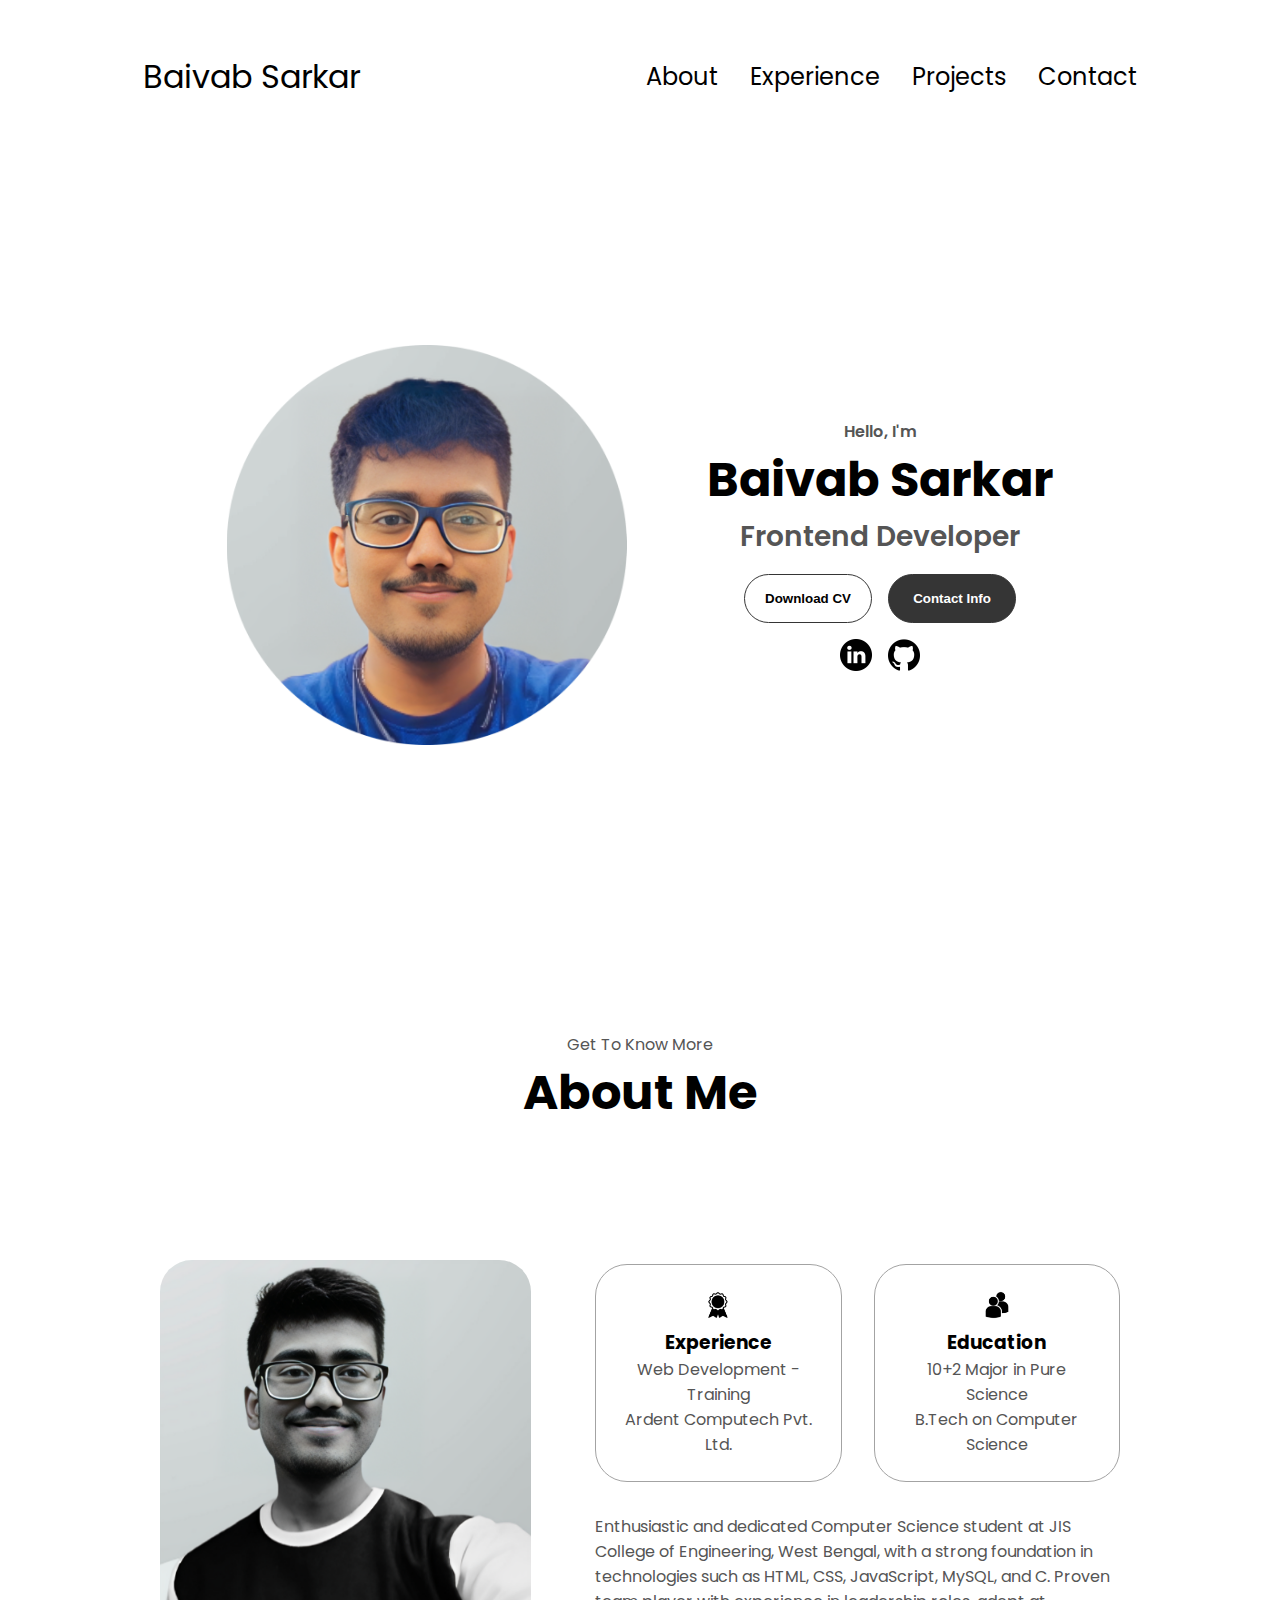
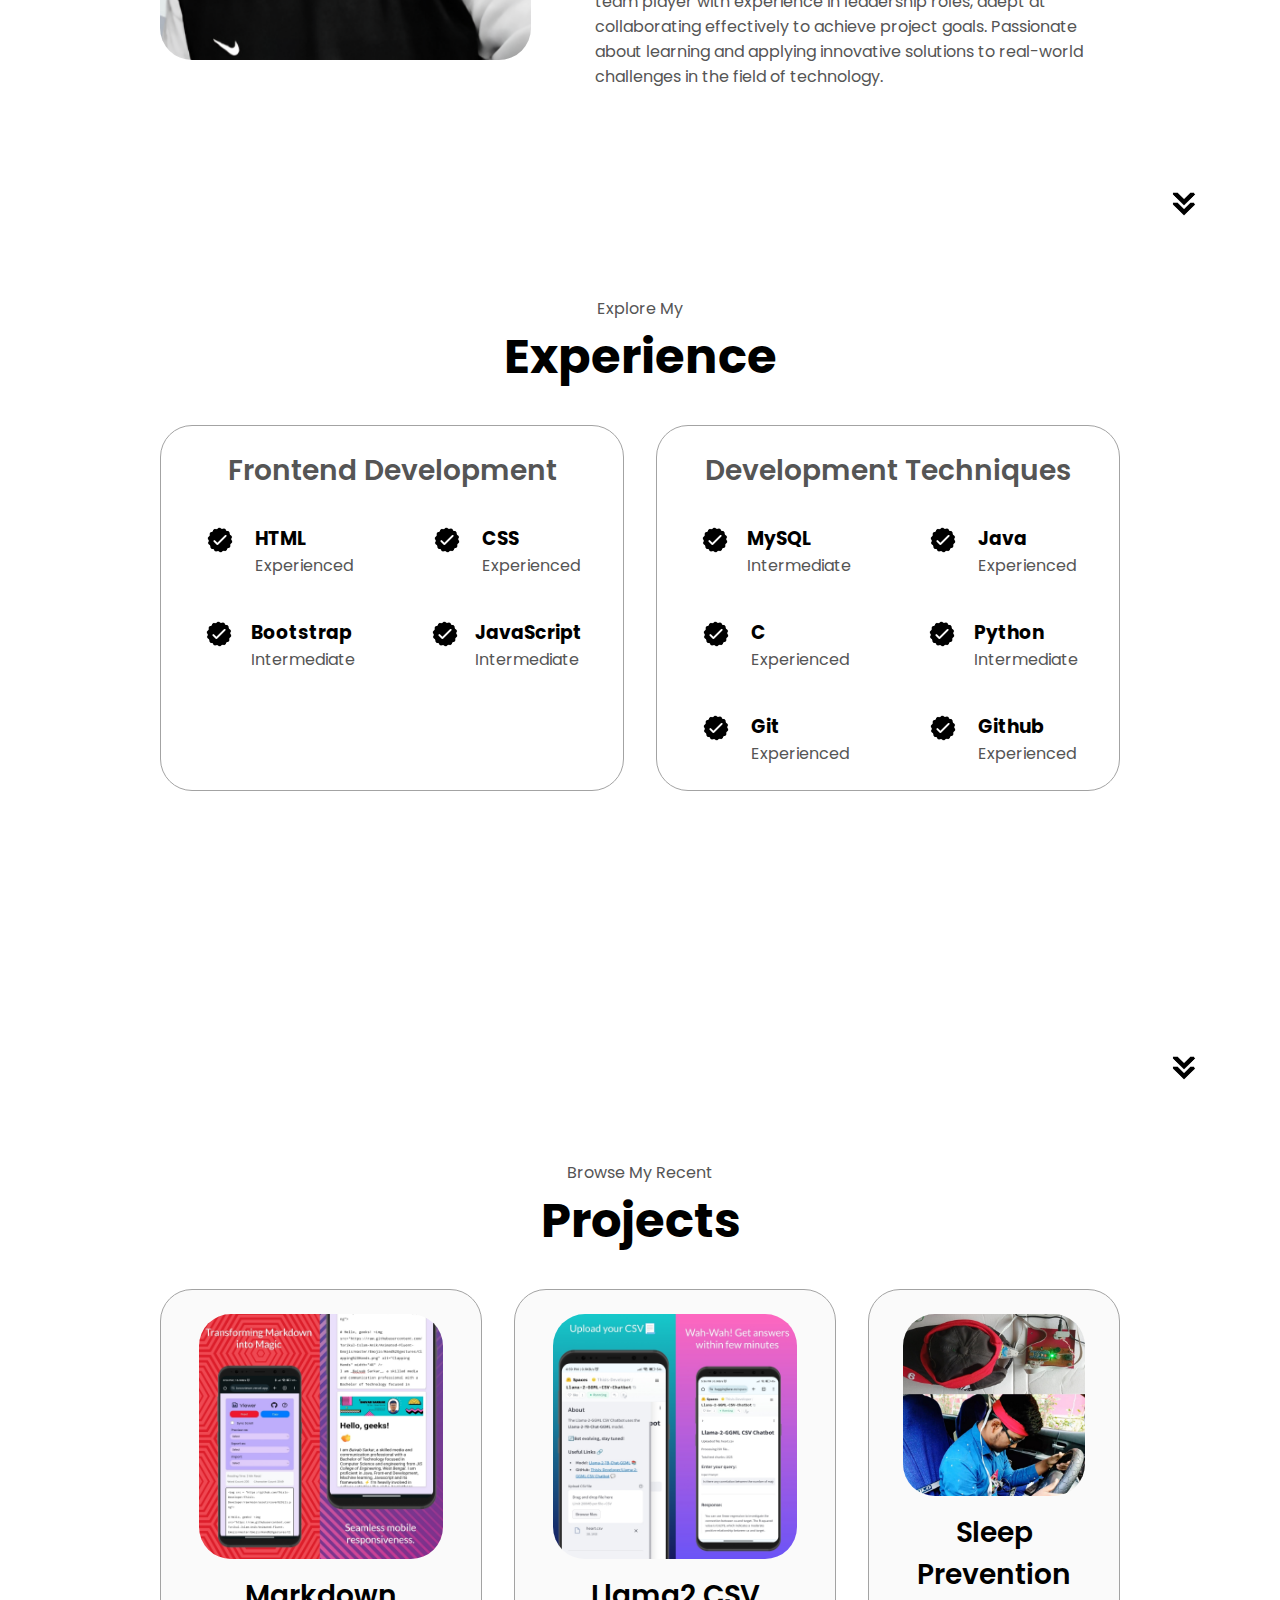
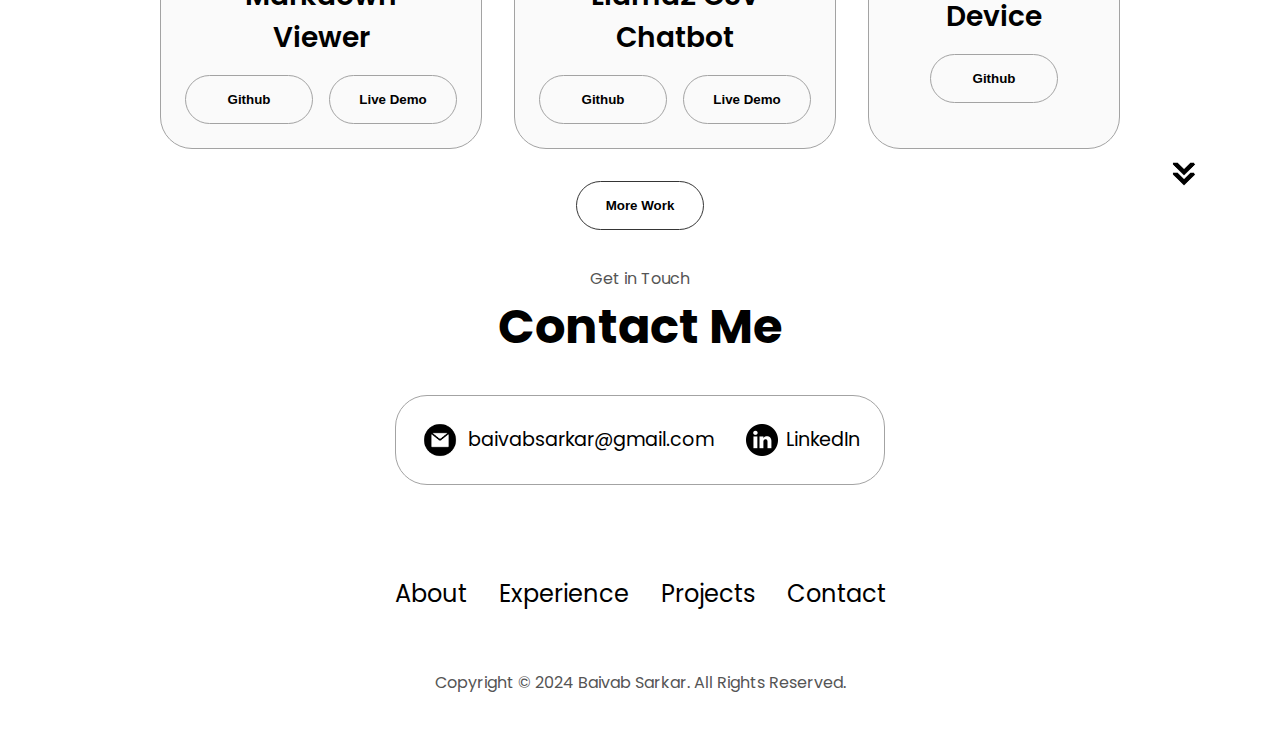
==== commit 077aa91b: "Updated project" ====
--- a/index.html
+++ b/index.html
@@ -244,7 +244,7 @@
                 />
                 <div>
                   <h3>Github</h3>
-                  <p>Experiencedg</p>
+                  <p>Experienced</p>
                 </div>
               </article>
             </div>
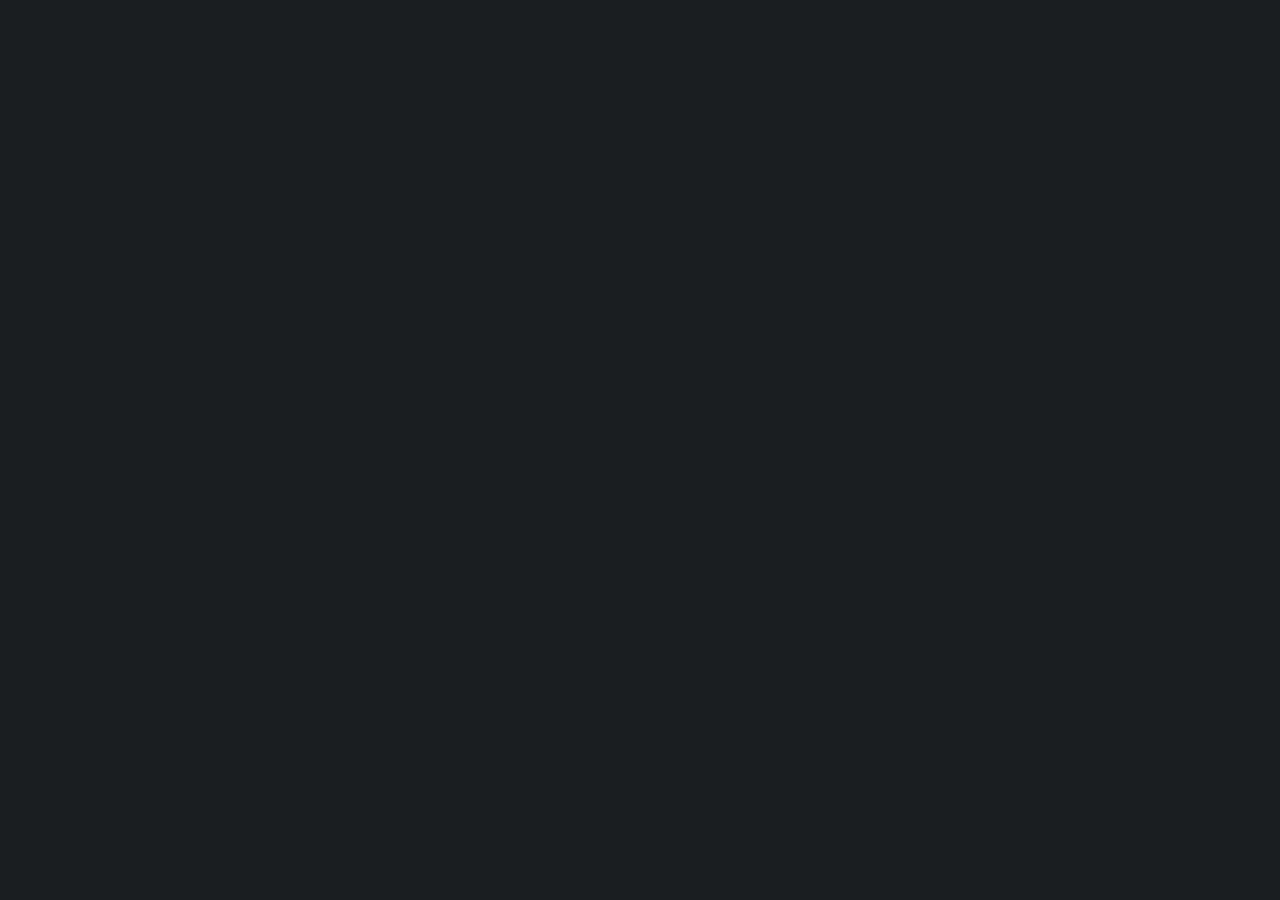
==== commit 0558f931: "Updated files" ====
--- a/index.html
+++ b/index.html
@@ -1,15 +1,19 @@
 <!DOCTYPE html>
 <html lang="en">
-  <head>
-    <meta charset="UTF-8" />
-    <meta http-equiv="X-UA-Compatible" content="IE=edge" />
-    <meta name="viewport" content="width=device-width, initial-scale=1.0" />
-    <title>Portfolio</title>
-    <link rel="icon" type="image/png" href="./assets/favicon.png" />
-    <link rel="stylesheet" href="style.css" />
-    <link rel="stylesheet" href="mediaqueries.css" />
-  </head>
-  <body>
+<head>
+  <meta charset="UTF-8" />
+  <meta http-equiv="X-UA-Compatible" content="IE=edge" />
+  <meta name="viewport" content="width=device-width, initial-scale=1.0" />
+  <title>Portfolio</title>
+  <link rel="icon" type="image/png" href="assets/favicon.png" />
+  <link rel="stylesheet" href="style.css" />
+  <link rel="stylesheet" href="mediaqueries.css" />
+</head>
+
+<body>
+  <div class="preloader" id="preloader"></div>
+
+  <div class="content" id="content">
     <nav id="desktop-nav">
       <div class="logo">Baivab Sarkar</div>
       <div>
@@ -21,6 +25,7 @@
         </ul>
       </div>
     </nav>
+
     <nav id="hamburger-nav">
       <div class="logo">Baivab Sarkar</div>
       <div class="hamburger-menu">
@@ -29,6 +34,7 @@
           <span></span>
           <span></span>
         </div>
+
         <div class="menu-links">
           <li><a href="#about" onclick="toggleMenu()">About</a></li>
           <li><a href="#experience" onclick="toggleMenu()">Experience</a></li>
@@ -37,140 +43,93 @@
         </div>
       </div>
     </nav>
+
     <section id="profile">
       <div class="section__pic-container">
         <img src="./assets/profile.png" alt="John Doe profile picture" />
       </div>
+
       <div class="section__text">
         <p class="section__text__p1">Hello, I'm</p>
         <h1 class="title">Baivab Sarkar</h1>
         <p class="section__text__p2">Frontend Developer</p>
         <div class="btn-container">
-          <button
-            class="btn btn-color-2"
-            onclick="window.open('./assets/Resume-BAIVAB SARKAR.pdf', '_blank')"
-          >
-            Download CV
-          </button>
-          <button class="btn btn-color-1" onclick="location.href='./#contact'">
-            Contact Info
-          </button>
-        </div>
+          <button class="btn btn-color-2" onclick="window.open('./assets/CV-BAIVAB SARKAR.pdf', '_blank')">Download CV</button>
+          <button class="btn btn-color-1" onclick="location.href='./#contact'">Contact Info</button>
+        </div>
+
         <div id="socials-container">
-          <img
-            src="./assets/linkedin.png"
-            alt="My LinkedIn profile"
-            class="icon"
-            onclick="location.href='https://www.linkedin.com/in/baivabsarkar'"
-          />
-          <img
-            src="./assets/github.png"
-            alt="My Github profile"
-            class="icon"
-            onclick="location.href='https://github.com/ThisIs-Developer'"
-          />
-        </div>
-      </div>
-    </section>
+          <img src="./assets/linkedin.png" alt="My LinkedIn profile" class="icon" onclick="window.open('https://www.linkedin.com/in/baivabsarkar', '_blank')" />
+          <img src="./assets/github.png" alt="My Github profile" class="icon" onclick="window.open('https://github.com/iam-baivab', '_blank')" />
+        </div>
+      </div>
+    </section>
+
     <section id="about">
       <p class="section__text__p1">Get To Know More</p>
       <h1 class="title">About Me</h1>
+
       <div class="section-container">
         <div class="section__pic-container">
-          <img
-            src="./assets/profile2.png"
-            alt="Profile picture"
-            class="about-pic"
-          />
-        </div>
+          <img src="./assets/profile2.png" alt="Profile picture" class="about-pic" />
+        </div>
+
         <div class="about-details-container">
           <div class="about-containers">
             <div class="details-container">
-              <img
-                src="./assets/experience.png"
-                alt="Experience icon"
-                class="icon"
-              />
+              <img src="./assets/experience.png" alt="Experience icon" class="icon" />
               <h3>Experience</h3>
               <p>Web Development - Training<br />Ardent Computech Pvt. Ltd.</p>
             </div>
             <div class="details-container">
-              <img
-                src="./assets/education.png"
-                alt="Education icon"
-                class="icon"
-              />
+              <img src="./assets/education.png" alt="Education icon" class="icon" />
               <h3>Education</h3>
               <p>10+2 Major in Pure Science<br />B.Tech on Computer Science</p>
             </div>
           </div>
           <div class="text-container">
             <p>
-              Enthusiastic and dedicated Computer Science student at JIS College
-              of Engineering, West Bengal, with a strong foundation in
-              technologies such as HTML, CSS, JavaScript, MySQL, and C. Proven
-              team player with experience in leadership roles, adept at
-              collaborating effectively to achieve project goals. Passionate
-              about learning and applying innovative solutions to real-world
-              challenges in the field of technology.
+              Enthusiastic and dedicated Computer Science student at JIS College of Engineering, West Bengal, with a strong foundation in technologies such as HTML, CSS, JavaScript, MySQL, and C. Proven team player with experience in leadership roles, adept at collaborating effectively to achieve project goals. Passionate about learning and applying innovative solutions to real-world challenges in the field of technology.
             </p>
           </div>
         </div>
       </div>
-      <img
-        src="./assets/arrow.png"
-        alt="Arrow icon"
-        class="icon arrow"
-        onclick="location.href='./#experience'"
-      />
-    </section>
+
+      <img src="./assets/arrow.png" alt="Arrow icon" class="icon arrow" onclick="location.href='./#experience'" />
+    </section>
+
     <section id="experience">
       <p class="section__text__p1">Explore My</p>
       <h1 class="title">Experience</h1>
+
       <div class="experience-details-container">
         <div class="about-containers">
           <div class="details-container">
             <h2 class="experience-sub-title">Frontend Development</h2>
             <div class="article-container">
               <article>
-                <img
-                  src="./assets/checkmark.png"
-                  alt="Experience icon"
-                  class="icon"
-                />
+                <img src="./assets/checkmark.png" alt="Experience icon" class="icon" />
                 <div>
                   <h3>HTML</h3>
                   <p>Experienced</p>
                 </div>
               </article>
               <article>
-                <img
-                  src="./assets/checkmark.png"
-                  alt="Experience icon"
-                  class="icon"
-                />
+                <img src="./assets/checkmark.png" alt="Experience icon" class="icon" />
                 <div>
                   <h3>CSS</h3>
                   <p>Experienced</p>
                 </div>
               </article>
               <article>
-                <img
-                  src="./assets/checkmark.png"
-                  alt="Experience icon"
-                  class="icon"
-                />
+                <img src="./assets/checkmark.png" alt="Experience icon" class="icon" />
                 <div>
                   <h3>Bootstrap</h3>
                   <p>Intermediate</p>
                 </div>
               </article>
               <article>
-                <img
-                  src="./assets/checkmark.png"
-                  alt="Experience icon"
-                  class="icon"
-                />
+                <img src="./assets/checkmark.png" alt="Experience icon" class="icon" />
                 <div>
                   <h3>JavaScript</h3>
                   <p>Intermediate</p>
@@ -178,86 +137,59 @@
               </article>
             </div>
           </div>
+          
           <div class="details-container">
             <h2 class="experience-sub-title">Development Techniques</h2>
             <div class="article-container">
               <article>
-                <img
-                  src="./assets/checkmark.png"
-                  alt="Experience icon"
-                  class="icon"
-                />
+                <img src="./assets/checkmark.png" alt="Experience icon" class="icon" />
                 <div>
                   <h3>MySQL</h3>
                   <p>Intermediate</p>
                 </div>
               </article>
               <article>
-                <img
-                  src="./assets/checkmark.png"
-                  alt="Experience icon"
-                  class="icon"
-                />
+                <img src="./assets/checkmark.png" alt="Experience icon" class="icon" />
                 <div>
                   <h3>Java</h3>
                   <p>Experienced</p>
                 </div>
               </article>
               <article>
-                <img
-                  src="./assets/checkmark.png"
-                  alt="Experience icon"
-                  class="icon"
-                />
+                <img src="./assets/checkmark.png" alt="Experience icon" class="icon" />
                 <div>
                   <h3>C</h3>
                   <p>Experienced</p>
                 </div>
               </article>
               <article>
-                <img
-                  src="./assets/checkmark.png"
-                  alt="Experience icon"
-                  class="icon"
-                />
-                <div>
-                  <h3>Python</h3>
-                  <p>Intermediate</p>
-                </div>
-              </article>
-              <article>
-                <img
-                  src="./assets/checkmark.png"
-                  alt="Experience icon"
-                  class="icon"
-                />
+                <img src="./assets/checkmark.png" alt="Experience icon" class="icon" />
+                <div>
+                  <h3>NodeJS</h3>
+                  <p>Intermediate</p>
+                </div>
+              </article>
+              <article>
+                <img src="./assets/checkmark.png" alt="Experience icon" class="icon" />
                 <div>
                   <h3>Git</h3>
                   <p>Experienced</p>
                 </div>
               </article>
               <article>
-                <img
-                  src="./assets/checkmark.png"
-                  alt="Experience icon"
-                  class="icon"
-                />
-                <div>
-                  <h3>Github</h3>
-                  <p>Experienced</p>
-                </div>
-              </article>
-            </div>
-          </div>
-        </div>
-      </div>
-      <img
-        src="./assets/arrow.png"
-        alt="Arrow icon"
-        class="icon arrow"
-        onclick="location.href='./#projects'"
-      />
-    </section>
+                <img src="./assets/checkmark.png" alt="Experience icon" class="icon" />
+                <div id="docker">
+                  <h3>Docker</h3>
+                  <p>Intermediate</p>
+                </div>
+              </article>
+            </div>
+          </div>
+        </div>
+      </div>
+      <img src="./assets/arrow.png" alt="Arrow icon" class="icon arrow" onclick="location.href='./#projects'" />
+    </section>
+    
     <section id="projects">
       <p class="section__text__p1">Browse My Recent</p>
       <h1 class="title">Projects</h1>
@@ -265,112 +197,61 @@
         <div class="about-containers">
           <div class="details-container color-container">
             <div class="article-container">
-              <img
-                src="./assets/project-1.jpg"
-                alt="Project 1"
-                class="project-img"
-              />
+              <img src="./assets/project-1.jpg" alt="Project 1" class="project-img" />
             </div>
             <h2 class="experience-sub-title project-title">Markdown Viewer</h2>
             <div class="btn-container">
-              <button
-                class="btn btn-color-2 project-btn"
-                onclick="location.href='https://github.com/ThisIs-Developer/Markdown-Viewer'"
-              >
-                Github
-              </button>
-              <button
-                class="btn btn-color-2 project-btn"
-                onclick="location.href='https://markdownviewer.vercel.app/'"
-              >
-                Live Demo
-              </button>
+              <button class="btn btn-color-2 project-btn" onclick="window.open('https://github.com/iam-baivab/Markdown-Viewer', '_blank')">Github</button>
+              <button class="btn btn-color-2 project-btn" onclick="window.open('https://markdownviewer.pages.dev', '_blank')">Live Demo</button>
             </div>
           </div>
           <div class="details-container color-container">
             <div class="article-container">
-              <img
-                src="./assets/project-2.jpg"
-                alt="Project 2"
-                class="project-img"
-              />
-            </div>
-            <h2 class="experience-sub-title project-title">
-              Llama2 CSV Chatbot
-            </h2>
+              <img src="./assets/project-2.jpg" alt="Project 2" class="project-img" />
+            </div>
+            <h2 class="experience-sub-title project-title">Llama2 CSV Chatbot</h2>
             <div class="btn-container">
-              <button
-                class="btn btn-color-2 project-btn"
-                onclick="location.href='https://github.com/ThisIs-Developer/Llama-2-GGML-CSV-Chatbot'"
-              >
-                Github
-              </button>
-              <button
-                class="btn btn-color-2 project-btn"
-                onclick="location.href='https://huggingface.co/spaces/ThisIs-Developer/Llama-2-GGML-CSV-Chatbot'"
-              >
-                Live Demo
-              </button>
+              <button class="btn btn-color-2 project-btn" onclick="window.open('https://github.com/iam-baivab/Llama-2-GGML-CSV-Chatbot', '_blank')">Github</button>
+              <button class="btn btn-color-2 project-btn" onclick="window.open('https://huggingface.co/spaces/ThisIs-Developer/Llama-2-GGML-CSV-Chatbot', '_blank')">Live Demo</button>
             </div>
           </div>
           <div class="details-container color-container">
             <div class="article-container">
-              <img
-                src="./assets/project-3.jpg"
-                alt="Project 3"
-                class="project-img"
-              />
-            </div>
-            <h2 class="experience-sub-title project-title">
-              Sleep Prevention Device
-            </h2>
+              <img src="./assets/project-3.jpg" alt="Project 3" class="project-img" />
+            </div>
+            <h2 class="experience-sub-title project-title">Sleep Prevention Device</h2>
             <div class="btn-container">
-              <button
-                class="btn btn-color-2 project-btn"
-                onclick="location.href='https://github.com/ThisIs-Developer/Sleep-Prevention-Device'"
-              >
-                Github
-              </button>
+              <button class="btn btn-color-2 project-btn" onclick="window.open('https://github.com/iam-baivab/Sleep-Prevention-Device', '_blank')">Github</button>
+              <button class="btn btn-color-2 project-btn" onclick="window.open('https://drive.google.com/file/d/1FPvCD51V66I0NAf_4ZMmb6FXbxwxx3TY/view?usp=drive_link', '_blank')">Video Demo</button>
             </div>
           </div>
         </div>
         <div class="btn-container">
-          <button class="btn btn-color-2" onclick="window.open('project.html')">
-            More Work
-          </button>
-        </div>
-      </div>
-      <img
-        src="./assets/arrow.png"
-        alt="Arrow icon"
-        class="icon arrow"
-        onclick="location.href='./#contact'"
-      />
-    </section>
+          <button class="btn btn-color-2" onclick="window.location.href='project.html'">More Work</button>
+        </div>
+      </div>
+      <img src="./assets/arrow.png" alt="Arrow icon" class="icon arrow" onclick="location.href='./#contact'" />
+    </section>
+    
     <section id="contact">
       <p class="section__text__p1">Get in Touch</p>
       <h1 class="title">Contact Me</h1>
       <div class="contact-info-upper-container">
         <div class="contact-info-container">
-          <img
-            src="./assets/email.png"
-            alt="Email icon"
-            class="icon contact-icon email-icon"
-          />
+          <img src="./assets/email.png" alt="Email icon" class="icon contact-icon email-icon" />
           <p>
             <a href="mailto:baivabsarkar@gmail.com">baivabsarkar@gmail.com</a>
           </p>
         </div>
         <div class="contact-info-container">
-          <img
-            src="./assets/linkedin.png"
-            alt="LinkedIn icon"
-            class="icon contact-icon"
-          />
-          <p><a href="https://www.linkedin.com/in/baivabsarkar">LinkedIn</a></p>
-        </div>
-      </div>
-    </section>
+          <img src="./assets/linkedin.png" alt="LinkedIn icon" class="icon contact-icon" />
+          <p>
+            <a href="https://www.linkedin.com/in/baivabsarkar">LinkedIn</a>
+          </p>
+        </div>
+      </div>
+    </section>
+    
     <footer>
       <nav>
         <div class="nav-links-container">
@@ -384,6 +265,9 @@
       </nav>
       <p>Copyright &#169; 2024 Baivab Sarkar. All Rights Reserved.</p>
     </footer>
-    <script src="script.js"></script>
+    
+  </div>
+  
+  <script src="script.js"></script>
   </body>
 </html>
--- a/style.css
+++ b/style.css
@@ -1,33 +1,108 @@
-/* GENERAL */
-
 @import url("https://fonts.googleapis.com/css2?family=Poppins:wght@300;400;500;600&display=swap");
 
 * {
   margin: 0;
   padding: 0;
+  box-sizing: border-box;
 }
 
 body {
   font-family: "Poppins", sans-serif;
-  /* background-color: #FFFFF0; */
 }
 
 html {
   scroll-behavior: smooth;
 }
 
+.preloader {
+  font-size: 4rem;
+  text-align: center;
+  position: absolute;
+  top: 0;
+  width: 100%;
+  height: 100vh;
+  display: flex;
+  justify-content: center;
+  align-items: center;
+  background-color: rgb(28, 29, 32);
+  color: #fff;
+  transition: transform 0.5s ease-out;
+}
+
+.message {
+  display: flex;
+  align-items: center;
+}
+
+.message::before {
+  content: '•';
+  font-size: 2.5rem;
+  color: #ff5733;
+  margin-right: 10px;
+}
+
+.fade-in {
+  animation: fadeIn 1s ease-in-out forwards;
+}
+
+.slide-out {
+  transform: translateY(-100%);
+}
+
+.content {
+  display: none;
+  text-align: center;
+  border-bottom-left-radius: 50% 20px;
+  border-bottom-right-radius: 50% 20px;
+  transition: border-radius 1s ease-out, transform 1s ease-in-out;
+  transform: translateY(-100%);
+  background-color: white;
+}
+
+.show-content {
+  display: block;
+  transform: translateY(0);
+  animation: slideIn 1s ease-in-out forwards;
+}
+
+@keyframes fadeIn {
+  0% {
+    opacity: 0;
+  }
+  100% {
+    opacity: 1;
+  }
+}
+
+@keyframes slideIn {
+  0% {
+    transform: translateY(100%);
+  }
+  100% {
+    transform: translateY(0);
+  }
+}
+
+body::-webkit-scrollbar {
+  display: none;
+}
+
+body::-webkit-scrollbar-track {
+  background: #f1f1f1;
+}
+
+body::-webkit-scrollbar-thumb {
+  background: #888;
+}
+
 p {
   color: rgb(85, 85, 85);
 }
-
-/* TRANSITION */
 
 a,
 .btn {
   transition: all 300ms ease;
 }
-
-/* DESKTOP NAV */
 
 nav,
 .nav-links {
@@ -67,8 +142,6 @@
   cursor: default;
 }
 
-/* HAMBURGER MENU */
-
 #hamburger-nav {
   display: none;
 }
@@ -91,7 +164,7 @@
   width: 100%;
   height: 2px;
   background-color: black;
-  transition: all 0.3 ease-in-out;
+  transition: all 0.3s ease-in-out;
 }
 
 .menu-links {
@@ -102,7 +175,7 @@
   width: fit-content;
   max-height: 0;
   overflow: hidden;
-  transition: all 0.3 ease-in-out;
+  transition: all 0.3s ease-in-out;
 }
 
 .menu-links a {
@@ -112,7 +185,7 @@
   font-size: 1.5rem;
   color: black;
   text-decoration: none;
-  transition: all 0.3 ease-in-out;
+  transition: all 0.3s ease-in-out;
 }
 
 .menu-links li {
@@ -135,23 +208,8 @@
   transform: rotate(-45deg) translate(10px, -5px);
 }
 
-.hamburger-icon span:first-child {
-  transform: none;
-}
-
-.hamburger-icon span:first-child {
-  opacity: 1;
-}
-
-.hamburger-icon span:first-child {
-  transform: none;
-}
-
-/* SECTIONS */
-
 section {
   padding-top: 4vh;
-  height: 96vh;
   margin: 0 10rem;
   box-sizing: border-box;
   min-height: fit-content;
@@ -159,9 +217,9 @@
 
 .section-container {
   display: flex;
-}
-
-/* PROFILE SECTION */
+  gap: 4rem;
+  height: 80%;
+}
 
 #profile {
   display: flex;
@@ -207,14 +265,10 @@
   gap: 1rem;
 }
 
-/* ICONS */
-
 .icon {
   cursor: pointer;
   height: 2rem;
 }
-
-/* BUTTONS */
 
 .btn-container {
   display: flex;
@@ -258,17 +312,12 @@
   border: rgb(255, 255, 255) 0.1rem solid;
 }
 
-.btn-container {
-  gap: 1rem;
-}
-
-/* ABOUT SECTION */
-
 #about {
   position: relative;
 }
 
 .about-containers {
+  display: flex;
   gap: 2rem;
   margin-bottom: 2rem;
   margin-top: 2rem;
@@ -277,11 +326,6 @@
 .about-details-container {
   justify-content: center;
   flex-direction: column;
-}
-
-.about-containers,
-.about-details-container {
-  display: flex;
 }
 
 .about-pic {
@@ -299,23 +343,9 @@
   flex: 1;
   background: white;
   border-radius: 2rem;
-  border: rgb(53, 53, 53) 0.1rem solid;
-  border-color: rgb(163, 163, 163);
-  text-align: center;
-}
-
-.section-container {
-  gap: 4rem;
-  height: 80%;
-}
-
-.section__pic-container {
-  height: 400px;
-  width: 400px;
-  margin: auto 0;
-}
-
-/* EXPERIENCE SECTION */
+  border: rgb(163, 163, 163) 0.1rem solid;
+  text-align: center;
+}
 
 #experience {
   position: relative;
@@ -354,8 +384,6 @@
   cursor: default;
 }
 
-/* PROJECTS SECTION */
-
 #projects {
   position: relative;
 }
@@ -381,8 +409,6 @@
   border-color: rgb(163, 163, 163);
 }
 
-/* CONTACT */
-
 #contact {
   display: flex;
   justify-content: center;
@@ -395,8 +421,7 @@
   justify-content: center;
   border-radius: 2rem;
   border: rgb(53, 53, 53) 0.1rem solid;
-  border-color: rgb(163, 163, 163);
-  background: (250, 250, 250);
+  background: rgb(250, 250, 250);
   margin: 2rem auto;
   padding: 0.5rem;
 }
@@ -420,8 +445,6 @@
 .email-icon {
   height: 2.5rem;
 }
-
-/* FOOTER SECTION */
 
 footer {
   height: 26vh;
@@ -431,9 +454,3 @@
 footer p {
   text-align: center;
 }
-
-.more{
-  display: flex;
-  justify-content: center;
-  align-items: center;
-}